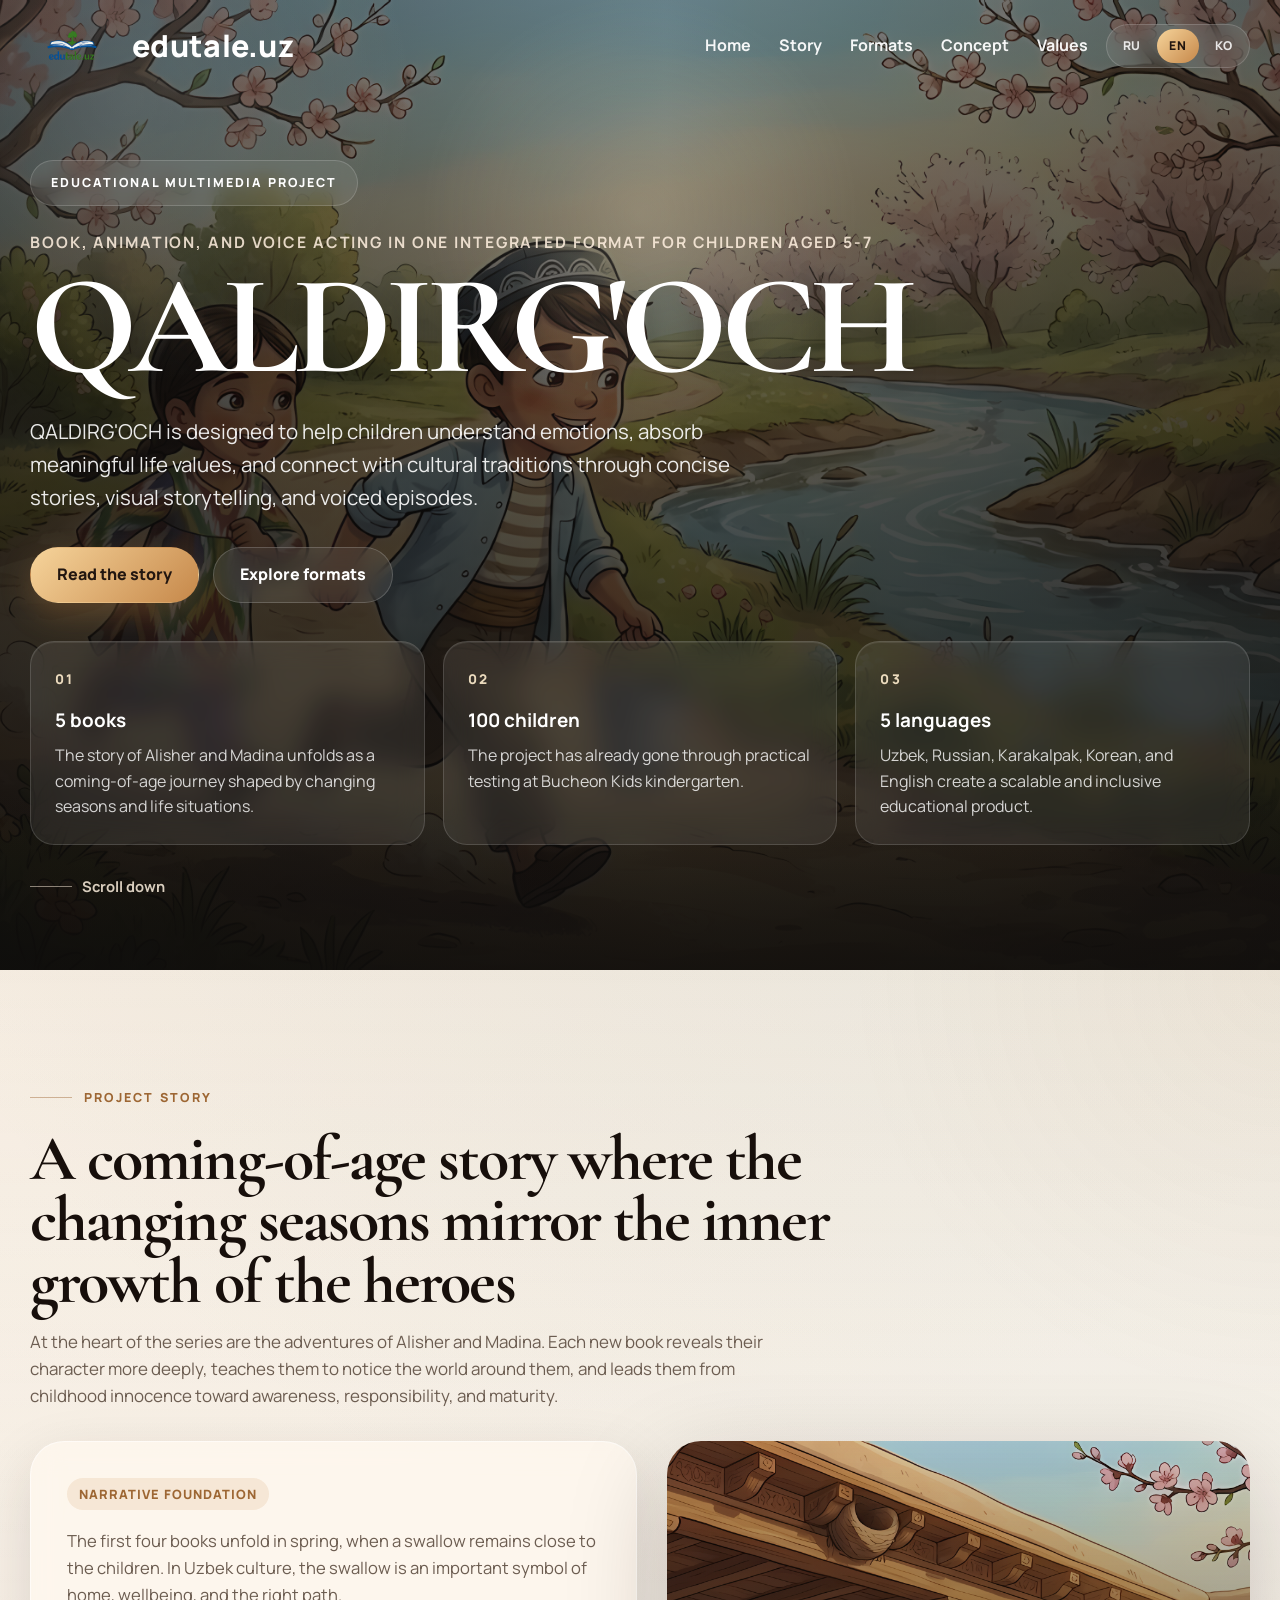
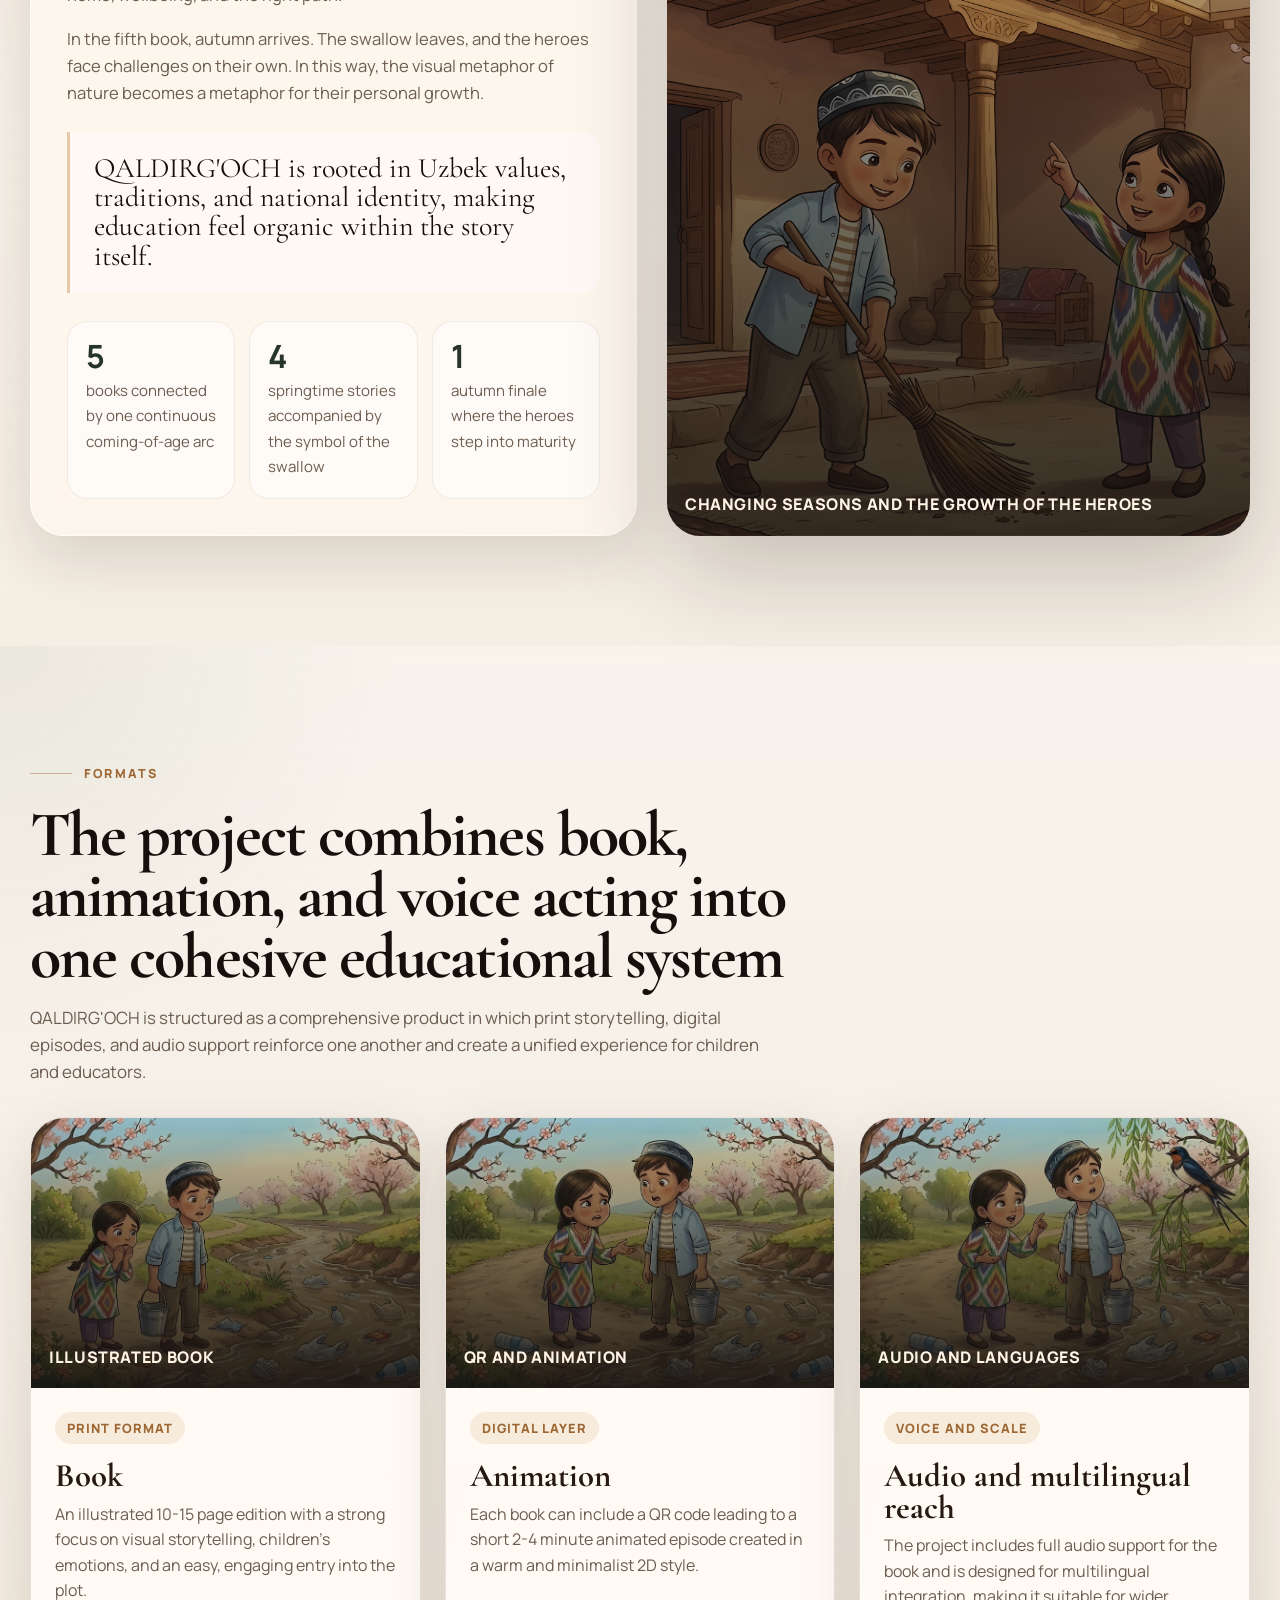
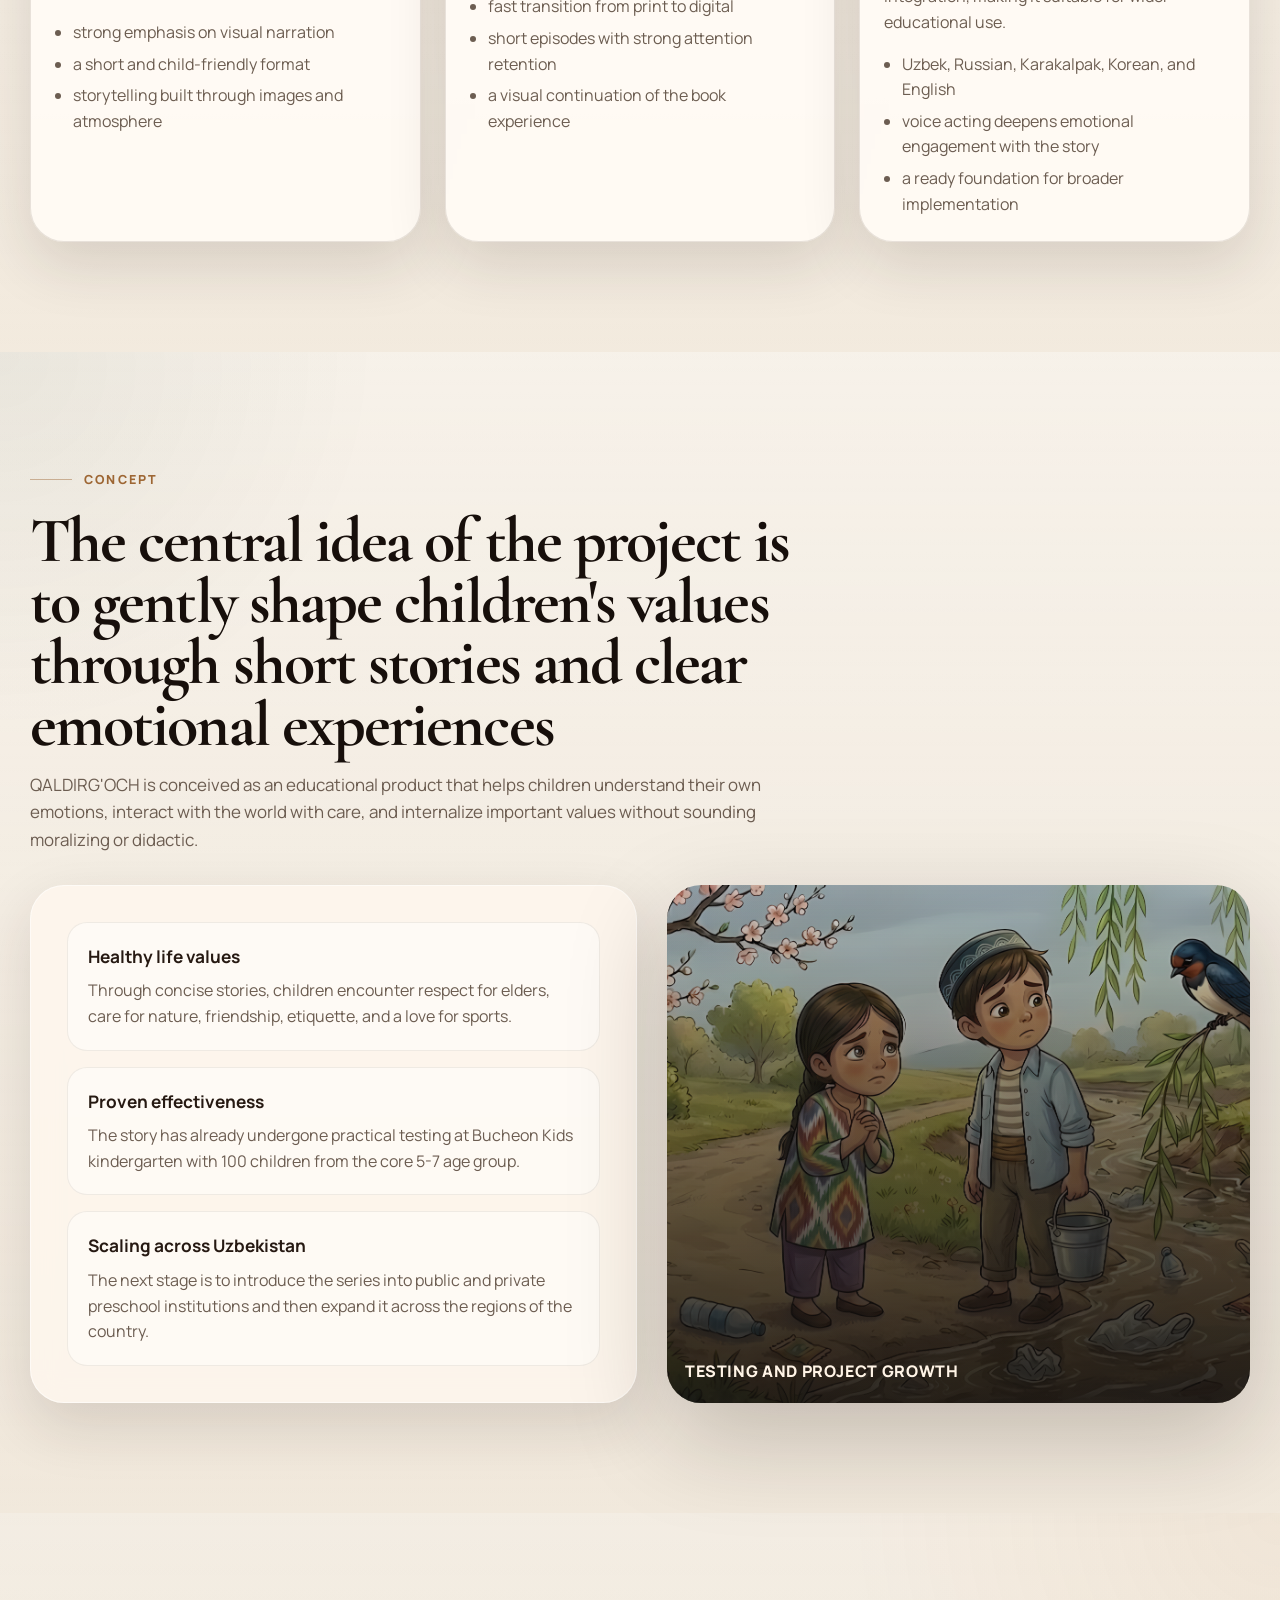
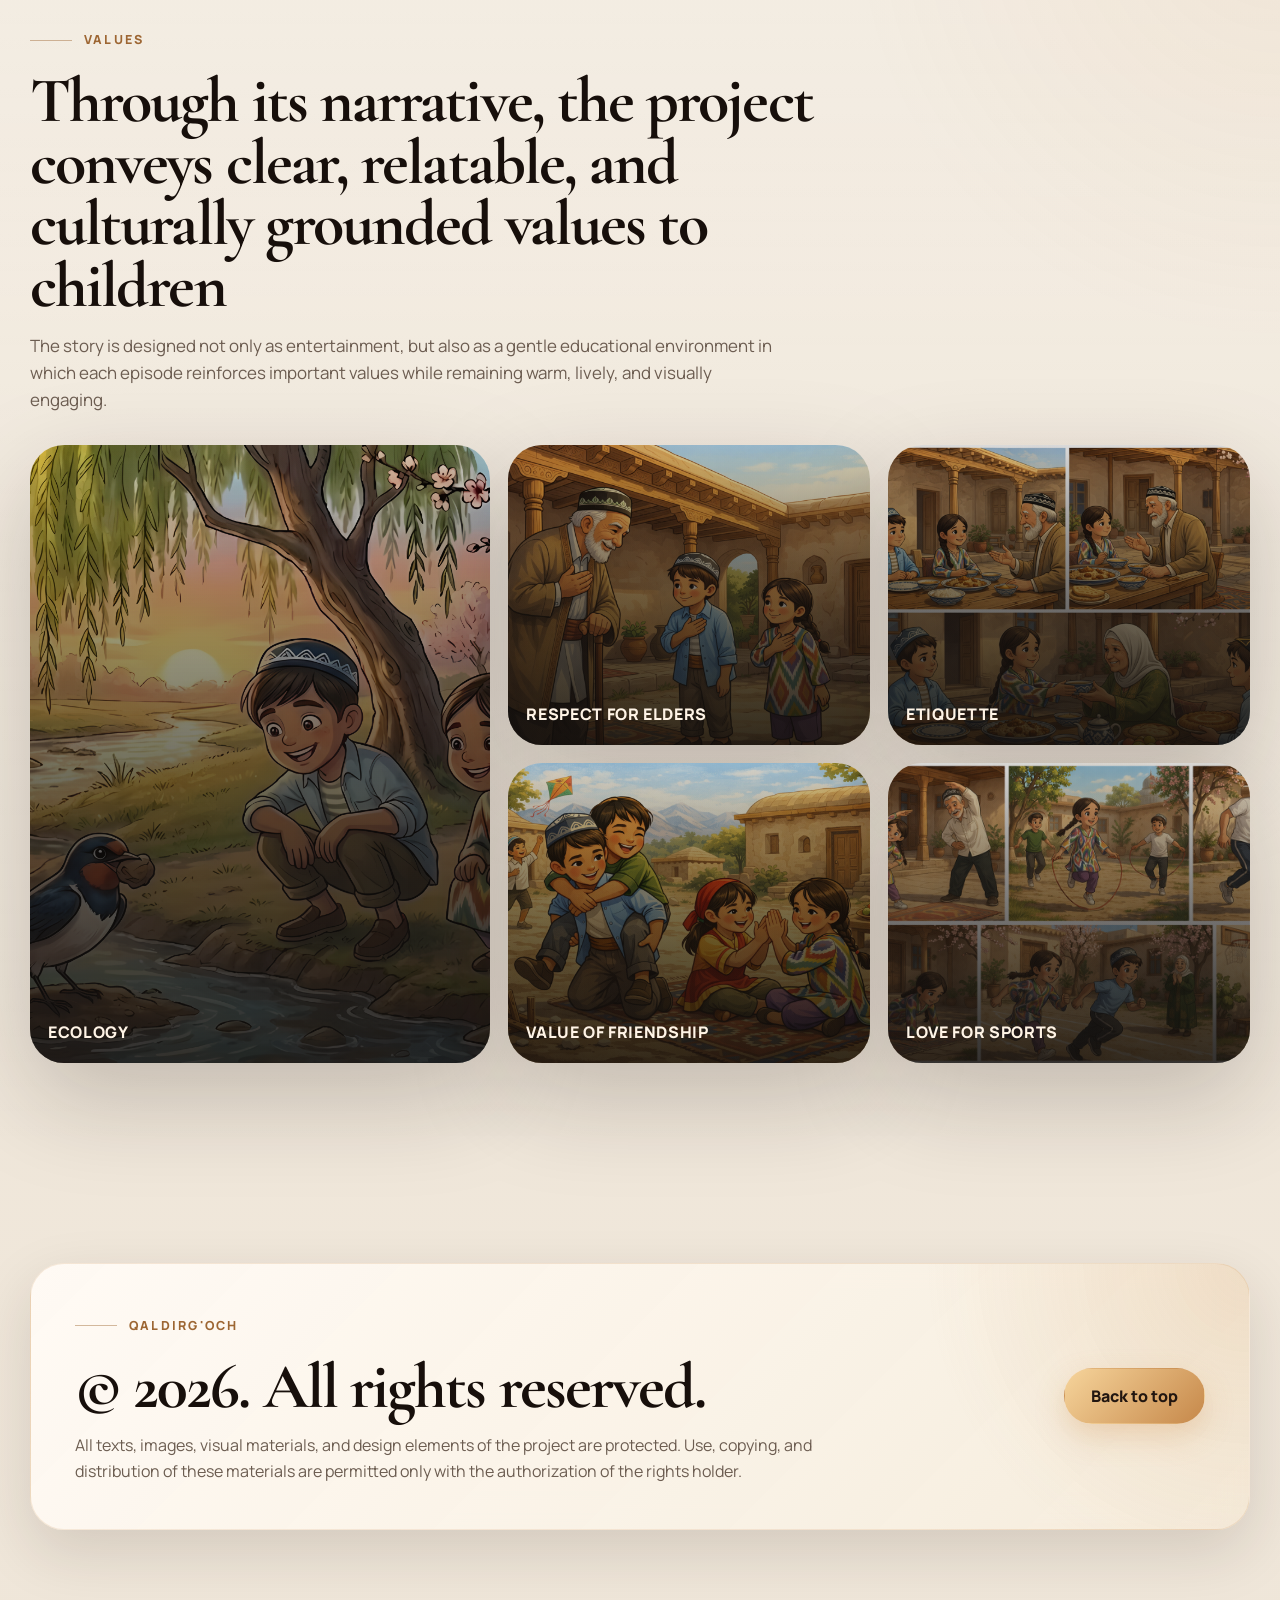
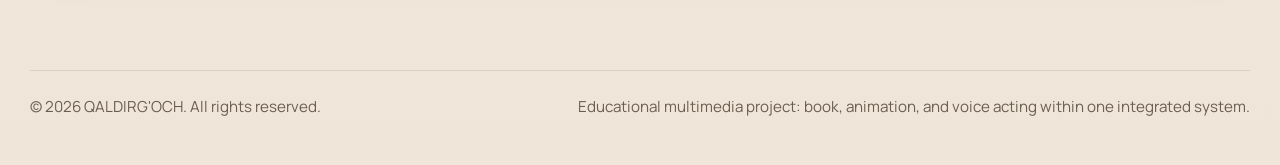
==== index.html @ 9ef9ee55 "Initial commit" ====
<!DOCTYPE html>
<html lang="ru">
<head>
  <meta charset="UTF-8" />
  <meta name="viewport" content="width=device-width, initial-scale=1.0" />
  <meta id="pageDescription" name="description" content="QALDIRG'OCH — образовательный мультимедийный проект: книга, анимация и озвучка для детей 5–7 лет." />
  <title>QALDIRG'OCH — Лендинг проекта</title>
  <link rel="stylesheet" href="assets/css/styles.css" />
</head>
<body>
  <header class="site-header" id="siteHeader">
    <div class="header-inner">
      <a class="brand" href="#home" data-i18n-aria-label="aria.home" aria-label="На главную">
        <span class="brand-mark">
          <img src="assets/images/logo.png" alt="" />
        </span>
        <span class="brand-name" id="brandName">edutale.uz</span>
      </a>

      <div class="header-controls">
        <nav class="nav" id="mainNav">
          <a href="#home" data-i18n="nav.home">Главная</a>
          <a href="#about" data-i18n="nav.about">История</a>
          <a href="#project" data-i18n="nav.project">Форматы</a>
          <a href="#goal" data-i18n="nav.goal">Идея</a>
          <a href="#gallery" data-i18n="nav.gallery">Ценности</a>
        </nav>

        <div class="lang-switcher" data-i18n-aria-label="aria.languageSwitcher" aria-label="Переключение языка">
          <button type="button" class="lang-button is-active" data-lang="ru" aria-pressed="true">RU</button>
          <button type="button" class="lang-button" data-lang="en" aria-pressed="false">EN</button>
          <button type="button" class="lang-button" data-lang="ko" aria-pressed="false">KO</button>
        </div>
      </div>

      <button
        class="menu-toggle"
        id="menuToggle"
        type="button"
        aria-label="Открыть меню"
        aria-expanded="false"
        data-i18n="menu.toggle"
        data-i18n-aria-label="aria.menu"
      >Меню</button>
    </div>
  </header>

  <main>
    <section class="hero" id="home">
      <div class="hero-inner">
        <div class="hero-copy">
          <div class="hero-kicker" data-i18n="hero.kicker">Образовательный мультимедийный проект</div>
          <p class="hero-lead" data-i18n="hero.lead">Книга, анимация и озвучка в едином формате для детей 5-7 лет</p>
          <h1 class="hero-title" id="heroTitle">QALDIRG'OCH</h1>
          <p class="hero-subtitle" id="heroSubtitle" data-i18n="hero.subtitle">
            Проект, который через лаконичные сюжеты, визуальный сторителлинг и озвученные эпизоды помогает детям понимать эмоции,
            усваивать жизненные ориентиры и бережно соприкасаться с национальными ценностями.
          </p>

          <div class="hero-actions">
            <a href="#about" class="btn btn-primary" data-i18n="hero.ctaPrimary">Читать историю</a>
            <a href="#project" class="btn btn-secondary" data-i18n="hero.ctaSecondary">Смотреть форматы</a>
          </div>
        </div>

        <div class="hero-meta">
          <div class="hero-meta-card">
            <span class="meta-index">01</span>
            <strong data-i18n="hero.cards.books.title">5 книг</strong>
            <span data-i18n="hero.cards.books.text">История Алишера и Мадины строится как путь взросления через смену сезонов и событий.</span>
          </div>
          <div class="hero-meta-card">
            <span class="meta-index">02</span>
            <strong data-i18n="hero.cards.testing.title">100 детей</strong>
            <span data-i18n="hero.cards.testing.text">Проект уже прошёл практическое тестирование на базе детского сада Bucheon Kids.</span>
          </div>
          <div class="hero-meta-card">
            <span class="meta-index">03</span>
            <strong data-i18n="hero.cards.languages.title">5 языков</strong>
            <span data-i18n="hero.cards.languages.text">Узбекский, русский, каракалпакский, корейский и английский создают универсальный продукт.</span>
          </div>
        </div>

        <a class="hero-scroll" href="#about" data-i18n="hero.scroll">Листать вниз</a>
      </div>
    </section>

    <section class="section section-story" id="about">
      <div class="container">
        <div class="section-heading">
          <div class="eyebrow" data-i18n="about.eyebrow">История проекта</div>
          <h2 class="section-title" data-i18n="about.title">История взросления, в которой смена сезонов становится частью внутреннего пути героев</h2>
          <p class="section-text" data-i18n="about.text">
            В центре сюжета серии — приключения Алишера и Мадины. Каждая новая книга раскрывает их характер,
            учит замечать мир вокруг и делает шаг от детской наивности к осознанности, ответственности и зрелости.
          </p>
        </div>

        <div class="about-grid">
          <div class="card about-copy">
            <div class="story-note" data-i18n="about.note">Сюжетная основа</div>
            <p data-i18n="about.paragraphOne">
              Первые четыре книги разворачиваются весной, когда рядом с детьми находится ласточка — важный символ дома,
              благополучия и правильного пути в узбекской культуре.
            </p>
            <p data-i18n="about.paragraphTwo">
              В пятой книге наступает осень: ласточка улетает, а герои уже сами проходят через трудности. Так визуальная метафора природы
              становится метафорой их личностного роста.
            </p>
            <blockquote class="story-quote" data-i18n="about.quote">
              QALDIRG'OCH опирается на узбекские ценности, традиции и национальный колорит, делая воспитание естественной частью истории.
            </blockquote>

            <div class="stats">
              <div class="stat">
                <strong>5</strong>
                <span data-i18n="about.stats.books">книг в серии с единым сюжетом взросления</span>
              </div>
              <div class="stat">
                <strong>4</strong>
                <span data-i18n="about.stats.spring">весенние истории рядом с символом ласточки</span>
              </div>
              <div class="stat">
                <strong>1</strong>
                <span data-i18n="about.stats.autumn">осенняя финальная книга как точка зрелости героев</span>
              </div>
            </div>
          </div>

          <div class="about-image" data-asset="aboutImage" data-caption="Смена сезонов и рост героев" data-i18n-caption="about.caption"></div>
        </div>
      </div>
    </section>

    <section class="section section-media" id="project">
      <div class="container">
        <div class="section-heading">
          <div class="eyebrow" data-i18n="formats.eyebrow">Форматы</div>
          <h2 class="section-title" data-i18n="formats.title">Формат проекта объединяет книгу, анимацию и озвучку в одну цельную образовательную систему</h2>
          <p class="section-text" data-i18n="formats.text">
            QALDIRG'OCH задуман как комплексный продукт, где печатная история, цифровой эпизод и голосовое сопровождение усиливают друг друга
            и формируют единый опыт восприятия.
          </p>
        </div>

        <div class="media-grid">
          <article class="media-card">
            <div class="media-image" data-asset="bookImage" data-caption="Иллюстрированная книга" data-i18n-caption="formats.book.caption"></div>
            <div class="media-content">
              <span class="media-tag" data-i18n="formats.book.tag">Печатный формат</span>
              <h3 data-i18n="formats.book.title">Книга</h3>
              <p data-i18n="formats.book.text">
                Иллюстрированное издание объёмом 10-15 страниц с сильным акцентом на визуальный сторителлинг,
                детские эмоции и лёгкое погружение в сюжет.
              </p>
              <ul class="media-list">
                <li data-i18n="formats.book.listOne">акцент на визуальном повествовании</li>
                <li data-i18n="formats.book.listTwo">короткий и понятный ребёнку формат</li>
                <li data-i18n="formats.book.listThree">история строится через образы и настроение</li>
              </ul>
            </div>
          </article>

          <article class="media-card">
            <div class="media-image" data-asset="audioImage" data-caption="QR и анимация" data-i18n-caption="formats.animation.caption"></div>
            <div class="media-content">
              <span class="media-tag" data-i18n="formats.animation.tag">Цифровой элемент</span>
              <h3 data-i18n="formats.animation.title">Анимация</h3>
              <p data-i18n="formats.animation.text">
                В книгу интегрируется QR-код, ведущий к короткому анимационному эпизоду длиной 2-4 минуты,
                выполненному в приятном минималистичном 2D-стиле.
              </p>
              <ul class="media-list">
                <li data-i18n="formats.animation.listOne">быстрый переход из печатного формата в цифровой</li>
                <li data-i18n="formats.animation.listTwo">короткие эпизоды с высоким удержанием внимания</li>
                <li data-i18n="formats.animation.listThree">визуальное продолжение книжной сцены</li>
              </ul>
            </div>
          </article>

          <article class="media-card">
            <div class="media-image" data-asset="videoImage" data-caption="Озвучка и языки" data-i18n-caption="formats.audio.caption"></div>
            <div class="media-content">
              <span class="media-tag" data-i18n="formats.audio.tag">Голос и масштаб</span>
              <h3 data-i18n="formats.audio.title">Аудио и мультиязычность</h3>
              <p data-i18n="formats.audio.text">
                Проект включает полное аудиосодержание книги и ориентирован на интеграцию нескольких языков
                для построения универсального образовательного продукта.
              </p>
              <ul class="media-list">
                <li data-i18n="formats.audio.listOne">узбекский, русский, каракалпакский, корейский, английский</li>
                <li data-i18n="formats.audio.listTwo">озвучка помогает проживать историю через голос</li>
                <li data-i18n="formats.audio.listThree">готовая база для широкого внедрения</li>
              </ul>
            </div>
          </article>
        </div>
      </div>
    </section>

    <section class="section section-goal" id="goal">
      <div class="container">
        <div class="section-heading">
          <div class="eyebrow" data-i18n="idea.eyebrow">Идея</div>
          <h2 class="section-title" data-i18n="idea.title">Главная идея проекта — мягко прививать детям правильные ориентиры через короткие истории и ясные эмоции</h2>
          <p class="section-text" data-i18n="idea.text">
            QALDIRG'OCH создаётся как образовательный продукт, который помогает ребёнку понимать собственные эмоции,
            бережно взаимодействовать с миром и усваивать важные ценности без назидательности.
          </p>
        </div>

        <div class="goal-layout">
          <div class="card goal-copy">
            <div class="goal-list">
              <div class="goal-item">
                <strong data-i18n="idea.items.values.title">Правильные жизненные ориентиры</strong>
                <p data-i18n="idea.items.values.text">Через лаконичные сюжеты дети знакомятся с уважением к старшим, заботой о природе, дружбой, культурой поведения и любовью к спорту.</p>
              </div>
              <div class="goal-item">
                <strong data-i18n="idea.items.testing.title">Подтверждённая эффективность</strong>
                <p data-i18n="idea.items.testing.text">История уже прошла практическое тестирование на базе детского сада Bucheon Kids с охватом 100 детей целевой аудитории 5-7 лет.</p>
              </div>
              <div class="goal-item">
                <strong data-i18n="idea.items.scale.title">Масштабирование по Узбекистану</strong>
                <p data-i18n="idea.items.scale.text">Следующий этап — внедрение серии в государственные и частные дошкольные учреждения с дальнейшим расширением по регионам страны.</p>
              </div>
            </div>
          </div>

          <div class="goal-banner" data-asset="goalImage" data-caption="Тестирование и рост проекта" data-i18n-caption="idea.caption"></div>
        </div>
      </div>
    </section>

    <section class="section section-gallery" id="gallery">
      <div class="container">
        <div class="section-heading">
          <div class="eyebrow" data-i18n="values.eyebrow">Ценности</div>
          <h2 class="section-title" data-i18n="values.title">Через сюжет проект передаёт ребёнку простые, понятные и культурно близкие ценности</h2>
          <p class="section-text" data-i18n="values.text">
            История работает не только как развлечение, но и как мягкая воспитательная среда: каждый эпизод закрепляет
            важные ориентиры, оставаясь живым, тёплым и визуально привлекательным для ребёнка.
          </p>
        </div>

        <div class="gallery-grid">
          <div class="gallery-item tall" data-asset="galleryOne" data-caption="Экология" data-i18n-caption="values.captions.ecology"></div>
          <div class="gallery-item" data-asset="galleryTwo" data-caption="Уважение к старшим" data-i18n-caption="values.captions.respect"></div>
          <div class="gallery-item" data-asset="galleryThree" data-caption="Культура поведения" data-i18n-caption="values.captions.behavior"></div>
          <div class="gallery-item" data-asset="galleryFour" data-caption="Ценность дружбы" data-i18n-caption="values.captions.friendship"></div>
          <div class="gallery-item" data-asset="galleryFive" data-caption="Любовь к спорту" data-i18n-caption="values.captions.sport"></div>
        </div>
      </div>
    </section>

    <section class="section section-cta">
      <div class="container">
        <div class="card cta">
          <div>
            <div class="eyebrow">QALDIRG'OCH</div>
            <h2 data-i18n="rights.title">© 2026. Все права защищены.</h2>
            <p data-i18n="rights.text">
              Все тексты, изображения, визуальные материалы и элементы оформления проекта защищены.
              Использование, копирование и распространение материалов допускается только с разрешения правообладателя.
            </p>
          </div>
          <div class="cta-actions">
            <a href="#home" class="btn btn-primary" data-i18n="rights.backTop">Вернуться наверх</a>
          </div>
        </div>
      </div>
    </section>
  </main>

  <footer class="footer">
    <div class="footer-inner">
      <div>© <span id="year"></span> <span id="footerProjectName">QALDIRG'OCH</span>. <span data-i18n="footer.rights">Все права защищены.</span></div>
      <div data-i18n="footer.summary">Образовательный мультимедийный проект: книга, анимация и озвучка в единой системе.</div>
    </div>
  </footer>

  <script src="assets/js/translations.js"></script>
  <script src="assets/js/main.js"></script>
</body>
</html>
---- assets/css/styles.css ----
@import url("https://fonts.googleapis.com/css2?family=Cormorant+Garamond:wght@500;600;700&family=Manrope:wght@400;500;600;700;800&family=Noto+Sans+KR:wght@400;500;700;800&display=swap");

:root {
  --bg: #f3ebdf;
  --bg-soft: #fbf6ef;
  --bg-deep: #e8ddcf;
  --surface: rgba(255, 248, 239, 0.78);
  --surface-strong: rgba(255, 251, 245, 0.94);
  --surface-dark: rgba(30, 27, 23, 0.6);
  --text: #261912;
  --text-soft: #6c5d51;
  --text-strong: #170f0b;
  --accent: #c88c4a;
  --accent-strong: #9d6633;
  --forest: #263528;
  --forest-soft: #415344;
  --line: rgba(69, 49, 32, 0.12);
  --line-light: rgba(255, 255, 255, 0.18);
  --shadow: 0 22px 60px rgba(43, 29, 20, 0.14);
  --shadow-strong: 0 34px 100px rgba(28, 20, 14, 0.22);
  --radius-xl: 34px;
  --radius-lg: 24px;
  --radius-md: 18px;
  --container: 1220px;
  --hero-overlay:
    linear-gradient(180deg, rgba(12, 11, 10, 0.26) 0%, rgba(12, 11, 10, 0.62) 56%, rgba(12, 11, 10, 0.88) 100%),
    linear-gradient(90deg, rgba(18, 15, 13, 0.58) 0%, rgba(18, 15, 13, 0.24) 52%, rgba(18, 15, 13, 0.5) 100%);
  --image-overlay: linear-gradient(180deg, rgba(16, 14, 12, 0.02), rgba(16, 14, 12, 0.6));
  --placeholder-gradient: linear-gradient(135deg, rgba(200, 140, 74, 0.28), rgba(38, 53, 40, 0.24));
}

* { box-sizing: border-box; }

html {
  scroll-behavior: smooth;
  scroll-padding-top: 110px;
}

body {
  margin: 0;
  font-family: "Manrope", "Segoe UI", sans-serif;
  color: var(--text);
  line-height: 1.6;
  overflow-x: clip;
  background:
    radial-gradient(circle at top left, rgba(200, 140, 74, 0.22), transparent 26%),
    radial-gradient(circle at 86% 4%, rgba(79, 103, 82, 0.18), transparent 22%),
    linear-gradient(180deg, var(--bg-soft) 0%, var(--bg) 48%, #efe6d9 100%);
}

body::before {
  content: "";
  position: fixed;
  inset: 0;
  pointer-events: none;
  background:
    linear-gradient(transparent, rgba(255, 255, 255, 0.18)),
    radial-gradient(circle at 20% 20%, rgba(255, 255, 255, 0.3), transparent 22%);
  opacity: 0.55;
}

a { color: inherit; text-decoration: none; }
img { max-width: 100%; display: block; }
button { font: inherit; }

main,
.site-header,
.footer {
  position: relative;
  z-index: 1;
}

.container,
.header-inner,
.footer-inner {
  width: min(var(--container), calc(100% - 32px));
  margin: 0 auto;
}

.section {
  padding: 110px 0;
}

.section-heading {
  max-width: 820px;
  margin-bottom: 32px;
}

.section-title,
.cta h2 {
  margin: 0 0 16px;
  font-family: "Cormorant Garamond", Georgia, serif;
  font-weight: 700;
  letter-spacing: -0.03em;
  line-height: 0.96;
  color: var(--text-strong);
}

.section-title {
  font-size: clamp(2.7rem, 5vw, 4.7rem);
}

.section-text {
  margin: 0;
  max-width: 760px;
  color: var(--text-soft);
  font-size: 1.06rem;
}

.eyebrow {
  display: inline-flex;
  align-items: center;
  gap: 12px;
  margin-bottom: 20px;
  color: var(--accent-strong);
  font-size: 0.78rem;
  font-weight: 800;
  letter-spacing: 0.18em;
  text-transform: uppercase;
}

.eyebrow::before {
  content: "";
  width: 42px;
  height: 1px;
  background: currentColor;
  opacity: 0.45;
}

.site-header {
  position: fixed;
  inset: 0 0 auto 0;
  z-index: 1000;
  transition: background 0.28s ease, box-shadow 0.28s ease, backdrop-filter 0.28s ease;
}

.site-header.scrolled {
  background: rgba(17, 15, 13, 0.7);
  box-shadow: 0 12px 32px rgba(12, 10, 8, 0.18);
  backdrop-filter: blur(14px);
}

.header-inner {
  position: relative;
  min-height: 92px;
  display: flex;
  align-items: center;
  justify-content: space-between;
  gap: 20px;
}

.brand {
  display: flex;
  align-items: center;
  gap: 18px;
  min-width: 0;
  color: #fff;
  font-size: 1.2rem;
  font-weight: 800;
  letter-spacing: 0.06em;
  text-transform: uppercase;
}

.brand-mark {
  width: 84px;
  height: 84px;
  flex: 0 0 84px;
  display: block;
}

.brand-mark img {
  width: 100%;
  height: 100%;
  display: block;
  object-fit: contain;
}

.brand-name {
  display: inline-block;
  max-width: 100%;
  white-space: nowrap;
  text-transform: none;
  font-size: 1.9rem;
  letter-spacing: 0.01em;
}

.header-controls {
  display: flex;
  align-items: center;
  justify-content: flex-end;
  gap: 18px;
  flex: 1;
  min-width: 0;
}

.nav {
  display: flex;
  align-items: center;
  gap: 28px;
  color: rgba(255, 255, 255, 0.94);
  font-weight: 700;
}

.nav a {
  position: relative;
  padding: 8px 0;
}

.nav a::after {
  content: "";
  position: absolute;
  left: 0;
  bottom: 0;
  width: 0;
  height: 2px;
  border-radius: 999px;
  background: var(--accent);
  transition: width 0.24s ease;
}

.nav a:hover::after,
.nav a:focus-visible::after {
  width: 100%;
}

.lang-switcher {
  display: inline-flex;
  align-items: center;
  gap: 4px;
  padding: 4px;
  border-radius: 999px;
  border: 1px solid rgba(255, 255, 255, 0.16);
  background: rgba(255, 255, 255, 0.08);
  backdrop-filter: blur(10px);
}

.lang-button {
  min-width: 42px;
  height: 34px;
  padding: 0 10px;
  border: none;
  border-radius: 999px;
  background: transparent;
  color: rgba(255, 255, 255, 0.86);
  font-size: 0.76rem;
  font-weight: 800;
  letter-spacing: 0.08em;
  cursor: pointer;
  transition: background 0.22s ease, color 0.22s ease, transform 0.22s ease;
}

.lang-button:hover {
  transform: translateY(-1px);
}

.lang-button.is-active {
  background: linear-gradient(135deg, #f6d49b, #c6884a);
  color: #221610;
}

.menu-toggle {
  display: none;
  min-height: 46px;
  padding: 0 16px;
  border-radius: 999px;
  border: 1px solid rgba(255, 255, 255, 0.22);
  background: rgba(255, 255, 255, 0.08);
  color: #fff;
  font-weight: 700;
  white-space: nowrap;
  cursor: pointer;
}

.hero {
  position: relative;
  min-height: 100svh;
  display: flex;
  align-items: stretch;
  overflow: hidden;
  color: #fff;
  background:
    var(--hero-overlay),
    var(--placeholder-gradient);
  background-size: cover;
  background-position: center;
  background-repeat: no-repeat;
}

.hero::before {
  content: "";
  position: absolute;
  inset: 0;
  background:
    radial-gradient(circle at 50% 22%, rgba(255, 240, 214, 0.18), transparent 22%),
    radial-gradient(circle at 10% 10%, rgba(255, 255, 255, 0.1), transparent 20%);
  pointer-events: none;
}

.hero::after {
  content: "";
  position: absolute;
  inset: auto 0 0 0;
  height: 180px;
  background: linear-gradient(180deg, rgba(16, 14, 12, 0), rgba(16, 14, 12, 0.6));
}

.hero-inner {
  position: relative;
  z-index: 1;
  width: min(var(--container), calc(100% - 32px));
  margin: 0 auto;
  padding: 160px 0 72px;
  display: grid;
  gap: 30px;
  align-content: end;
}

.hero-copy {
  max-width: min(100%, 980px);
}

.hero-kicker {
  display: inline-flex;
  align-items: center;
  max-width: min(100%, 640px);
  min-height: 46px;
  padding: 0 20px;
  border-radius: 999px;
  border: 1px solid rgba(255, 255, 255, 0.16);
  background: rgba(255, 255, 255, 0.08);
  backdrop-filter: blur(10px);
  font-size: 0.78rem;
  font-weight: 800;
  letter-spacing: 0.16em;
  line-height: 1.3;
  text-transform: uppercase;
}

.hero-lead {
  margin: 24px 0 10px;
  color: rgba(255, 240, 224, 0.86);
  font-size: 0.98rem;
  font-weight: 700;
  letter-spacing: 0.12em;
  text-transform: uppercase;
}

.hero-title {
  margin: 0;
  font-family: "Cormorant Garamond", Georgia, serif;
  font-size: clamp(4.4rem, 11vw, 8.8rem);
  max-width: 100%;
  line-height: 0.88;
  letter-spacing: -0.05em;
  font-weight: 700;
  text-transform: uppercase;
  text-shadow: 0 10px 32px rgba(0, 0, 0, 0.28);
}

.hero-subtitle {
  margin: 26px 0 0;
  max-width: 760px;
  color: rgba(255, 255, 255, 0.9);
  font-size: clamp(1.06rem, 2vw, 1.28rem);
}

.hero-actions {
  margin-top: 34px;
  display: flex;
  flex-wrap: wrap;
  gap: 14px;
}

.btn {
  display: inline-flex;
  align-items: center;
  justify-content: center;
  min-height: 56px;
  padding: 0 26px;
  border-radius: 999px;
  border: 1px solid transparent;
  font-weight: 800;
  transition: transform 0.22s ease, background 0.22s ease, border-color 0.22s ease, box-shadow 0.22s ease;
}

.btn:hover {
  transform: translateY(-2px);
}

.btn-primary {
  background: linear-gradient(135deg, #f6d49b, #c6884a);
  color: #221610;
  box-shadow: 0 12px 30px rgba(200, 140, 74, 0.28);
}

.btn-secondary {
  color: #fff;
  background: rgba(255, 255, 255, 0.08);
  border-color: rgba(255, 255, 255, 0.18);
  backdrop-filter: blur(10px);
}

.hero-meta {
  display: grid;
  grid-template-columns: repeat(3, minmax(0, 1fr));
  gap: 18px;
  margin-top: 8px;
}

.hero-meta-card {
  padding: 24px;
  border-radius: 24px;
  background: rgba(255, 255, 255, 0.08);
  border: 1px solid rgba(255, 255, 255, 0.14);
  backdrop-filter: blur(14px);
  box-shadow: inset 0 1px 0 rgba(255, 255, 255, 0.08);
}

.meta-index {
  display: inline-block;
  margin-bottom: 14px;
  color: rgba(255, 237, 206, 0.9);
  font-size: 0.84rem;
  font-weight: 800;
  letter-spacing: 0.18em;
}

.hero-meta-card strong {
  display: block;
  margin-bottom: 8px;
  font-size: 1.18rem;
}

.hero-meta-card span:last-child {
  color: rgba(255, 255, 255, 0.8);
}

.hero-scroll {
  display: inline-flex;
  align-items: center;
  gap: 10px;
  width: fit-content;
  color: rgba(255, 242, 224, 0.84);
  font-size: 0.92rem;
  font-weight: 700;
}

.hero-scroll::before {
  content: "";
  width: 42px;
  height: 1px;
  background: currentColor;
  opacity: 0.6;
}

.card {
  background: var(--surface);
  border: 1px solid rgba(255, 255, 255, 0.52);
  border-radius: var(--radius-xl);
  box-shadow: var(--shadow);
  backdrop-filter: blur(14px);
}

.section-story,
.section-gallery {
  background:
    radial-gradient(circle at right top, rgba(200, 140, 74, 0.08), transparent 24%),
    linear-gradient(180deg, rgba(255, 255, 255, 0.2), transparent);
}

.section-media,
.section-goal {
  background:
    radial-gradient(circle at left top, rgba(76, 95, 73, 0.08), transparent 22%),
    linear-gradient(180deg, rgba(255, 255, 255, 0.34), rgba(255, 255, 255, 0));
}

.about-grid,
.goal-layout {
  display: grid;
  grid-template-columns: 1.02fr 0.98fr;
  gap: 30px;
  align-items: stretch;
}

.about-copy,
.goal-copy {
  padding: 36px;
}

.story-note,
.media-tag {
  display: inline-flex;
  align-items: center;
  min-height: 32px;
  padding: 0 12px;
  border-radius: 999px;
  background: rgba(200, 140, 74, 0.14);
  color: var(--accent-strong);
  font-size: 0.8rem;
  font-weight: 800;
  letter-spacing: 0.08em;
  text-transform: uppercase;
}

.about-copy p {
  margin: 18px 0 0;
  color: var(--text-soft);
  font-size: 1.04rem;
}

.story-quote {
  margin: 26px 0 0;
  padding: 22px 24px;
  border-left: 3px solid rgba(200, 140, 74, 0.44);
  border-radius: 0 18px 18px 0;
  background: rgba(255, 255, 255, 0.36);
  color: var(--text-strong);
  font-family: "Cormorant Garamond", Georgia, serif;
  font-size: 1.75rem;
  line-height: 1.04;
}

.stats {
  display: grid;
  grid-template-columns: repeat(3, minmax(0, 1fr));
  gap: 14px;
  margin-top: 28px;
}

.stat {
  padding: 18px;
  border-radius: 20px;
  background: rgba(255, 255, 255, 0.42);
  border: 1px solid rgba(69, 49, 32, 0.08);
}

.stat strong {
  display: block;
  margin-bottom: 6px;
  color: var(--forest);
  font-size: 2rem;
  line-height: 1;
}

.stat span {
  color: var(--text-soft);
  font-size: 0.94rem;
}

.about-image,
.media-image,
.gallery-item,
.goal-banner {
  position: relative;
  overflow: hidden;
  border-radius: var(--radius-xl);
  min-height: 340px;
  background:
    var(--image-overlay),
    var(--placeholder-gradient);
  background-size: cover;
  background-position: center;
  background-repeat: no-repeat;
  box-shadow: var(--shadow-strong);
}

.about-image::before,
.media-image::before,
.gallery-item::before,
.goal-banner::before {
  content: "";
  position: absolute;
  inset: 0;
  background:
    linear-gradient(180deg, rgba(18, 15, 13, 0.02), rgba(18, 15, 13, 0.58)),
    linear-gradient(0deg, rgba(18, 15, 13, 0.12), rgba(18, 15, 13, 0.12));
}

.about-image::after,
.media-image::after,
.gallery-item::after,
.goal-banner::after {
  content: attr(data-caption);
  position: absolute;
  left: 18px;
  right: 18px;
  bottom: 18px;
  color: #fff4e6;
  font-size: 1rem;
  font-weight: 800;
  letter-spacing: 0.04em;
  text-transform: uppercase;
  z-index: 1;
}

.media-grid {
  display: grid;
  grid-template-columns: repeat(3, minmax(0, 1fr));
  gap: 24px;
}

.media-card {
  overflow: hidden;
  border-radius: var(--radius-xl);
  background: var(--surface-strong);
  border: 1px solid var(--line);
  box-shadow: var(--shadow);
  transition: transform 0.24s ease, box-shadow 0.24s ease;
}

.media-card:hover,
.gallery-item:hover,
.about-image:hover,
.goal-banner:hover {
  transform: translateY(-4px);
}

.media-card:hover {
  box-shadow: var(--shadow-strong);
}

.media-image {
  min-height: 270px;
  border-radius: 0;
  box-shadow: none;
}

.media-content {
  padding: 24px;
}

.media-content h3 {
  margin: 16px 0 10px;
  font-family: "Cormorant Garamond", Georgia, serif;
  font-size: 2.05rem;
  line-height: 0.96;
}

.media-content p {
  margin: 0;
  color: var(--text-soft);
}

.media-list {
  margin: 16px 0 0;
  padding-left: 18px;
  color: var(--text-soft);
}

.media-list li + li {
  margin-top: 6px;
}

.goal-list {
  display: grid;
  gap: 16px;
}

.goal-item {
  padding: 20px;
  border-radius: 20px;
  background: rgba(255, 255, 255, 0.44);
  border: 1px solid rgba(69, 49, 32, 0.08);
}

.goal-item strong {
  display: block;
  margin-bottom: 8px;
  font-size: 1.08rem;
}

.goal-item p {
  margin: 0;
  color: var(--text-soft);
}

.goal-banner {
  min-height: 100%;
}

.gallery-grid {
  display: grid;
  grid-template-columns: 1.12fr 0.88fr 0.88fr;
  gap: 18px;
}

.gallery-item {
  min-height: 300px;
}

.gallery-item.tall {
  min-height: 618px;
  grid-row: span 2;
}

.section-cta {
  padding-top: 90px;
}

.cta {
  padding: 44px;
  display: grid;
  grid-template-columns: 1fr auto;
  gap: 24px;
  align-items: center;
  background:
    radial-gradient(circle at right top, rgba(200, 140, 74, 0.18), transparent 26%),
    linear-gradient(135deg, rgba(255, 251, 245, 0.96), rgba(246, 236, 220, 0.92));
  border: 1px solid rgba(200, 140, 74, 0.16);
}

.cta h2 {
  font-size: clamp(2.3rem, 5vw, 4rem);
}

.cta p {
  margin: 0;
  max-width: 760px;
  color: var(--text-soft);
}

.cta-actions {
  display: flex;
  justify-content: flex-end;
}

.footer {
  padding: 30px 0 46px;
  color: var(--text-soft);
  font-size: 0.95rem;
}

.footer-inner {
  display: flex;
  flex-wrap: wrap;
  align-items: center;
  justify-content: space-between;
  gap: 16px;
  padding-top: 24px;
  border-top: 1px solid var(--line);
}

html[lang="ko"] body {
  font-family: "Noto Sans KR", "Manrope", "Segoe UI", sans-serif;
}

html[lang="ko"] .section-title,
html[lang="ko"] .cta h2,
html[lang="ko"] .media-content h3,
html[lang="ko"] .story-quote {
  font-family: "Noto Sans KR", "Manrope", "Segoe UI", sans-serif;
  line-height: 1.18;
  letter-spacing: -0.02em;
}

html[lang="ko"] .eyebrow,
html[lang="ko"] .hero-kicker,
html[lang="ko"] .hero-lead,
html[lang="ko"] .story-note,
html[lang="ko"] .media-tag,
html[lang="ko"] .about-image::after,
html[lang="ko"] .media-image::after,
html[lang="ko"] .gallery-item::after,
html[lang="ko"] .goal-banner::after {
  letter-spacing: 0.02em;
  text-transform: none;
}

html[lang="ko"] .hero-subtitle,
html[lang="ko"] .section-text,
html[lang="ko"] .about-copy p,
html[lang="ko"] .media-content p,
html[lang="ko"] .goal-item p,
html[lang="ko"] .cta p,
html[lang="ko"] .media-list {
  line-height: 1.74;
}

@media (max-width: 980px) {
  .brand-mark {
    width: 72px;
    height: 72px;
    flex-basis: 72px;
  }

  .brand-name {
    font-size: 1.45rem;
  }

  .header-controls {
    flex: 0 1 auto;
    gap: 12px;
  }

  .nav {
    position: absolute;
    top: calc(100% + 10px);
    right: 16px;
    left: 16px;
    display: none;
    flex-direction: column;
    align-items: flex-start;
    gap: 8px;
    padding: 16px;
    border-radius: 22px;
    background: rgba(19, 17, 15, 0.92);
    border: 1px solid rgba(255, 255, 255, 0.08);
    backdrop-filter: blur(14px);
  }

  .nav.open { display: flex; }

  .nav a {
    width: 100%;
    padding: 10px 6px;
  }

  .lang-button {
    min-width: 38px;
  }

  .menu-toggle {
    display: inline-flex;
    align-items: center;
    justify-content: center;
  }

  .hero-meta,
  .about-grid,
  .goal-layout,
  .media-grid,
  .gallery-grid,
  .stats,
  .cta {
    grid-template-columns: 1fr;
  }

  .cta-actions {
    justify-content: flex-start;
  }

  .gallery-item.tall {
    min-height: 340px;
    grid-row: span 1;
  }
}

@media (max-width: 640px) {
  .section {
    padding: 82px 0;
  }

  .header-inner {
    min-height: auto;
    display: grid;
    grid-template-columns: minmax(0, 1fr) auto;
    grid-template-areas:
      "brand menu"
      "lang lang";
    align-items: center;
    gap: 10px 12px;
    padding: 12px 0 14px;
  }

  .brand {
    grid-area: brand;
    gap: 12px;
    font-size: 0.92rem;
  }

  .brand-name {
    max-width: 170px;
    font-size: 1.05rem;
    overflow: hidden;
    text-overflow: ellipsis;
  }

  .brand-mark {
    width: 64px;
    height: 64px;
    flex-basis: 64px;
  }

  .header-controls {
    grid-area: lang;
    width: max-content;
    max-width: 100%;
    justify-content: flex-start;
    gap: 10px;
  }

  .lang-switcher {
    padding: 3px;
  }

  .lang-button {
    min-width: 36px;
    height: 32px;
    font-size: 0.72rem;
  }

  .menu-toggle {
    grid-area: menu;
    justify-self: end;
    min-height: 42px;
    padding: 0 18px;
  }

  .hero-inner {
    width: min(var(--container), calc(100% - 24px));
    gap: 22px;
    padding-top: 156px;
    padding-bottom: 54px;
  }

  .hero-kicker {
    min-height: 0;
    padding: 12px 16px;
    font-size: 0.7rem;
    letter-spacing: 0.12em;
  }

  .hero-lead {
    margin-top: 18px;
    font-size: 0.82rem;
    letter-spacing: 0.08em;
    line-height: 1.45;
  }

  .hero-title {
    font-size: clamp(2.9rem, 14vw, 4.7rem);
    line-height: 0.92;
    letter-spacing: -0.035em;
  }

  .hero-subtitle {
    margin-top: 18px;
    font-size: 0.98rem;
    line-height: 1.6;
  }

  .hero-actions {
    flex-direction: column;
    align-items: stretch;
  }

  .btn {
    width: 100%;
  }

  .hero-meta-card,
  .about-copy,
  .goal-copy,
  .cta {
    padding: 24px;
  }

  .story-quote {
    font-size: 1.46rem;
  }
}

@media (max-width: 420px) {
  .header-inner,
  .hero-inner,
  .container,
  .footer-inner {
    width: calc(100% - 20px);
  }

  .brand {
    gap: 10px;
  }

  .brand-mark {
    width: 58px;
    height: 58px;
    flex-basis: 58px;
  }

  .brand-name {
    max-width: 132px;
    font-size: 0.94rem;
    letter-spacing: 0.04em;
  }

  .lang-button {
    min-width: 34px;
    padding: 0 8px;
  }

  .menu-toggle {
    min-height: 42px;
    padding: 0 15px;
  }

  .hero-kicker {
    font-size: 0.64rem;
    letter-spacing: 0.1em;
  }

  .hero-title {
    font-size: clamp(2.35rem, 13vw, 3.4rem);
  }

  .hero-subtitle {
    font-size: 0.94rem;
  }
}
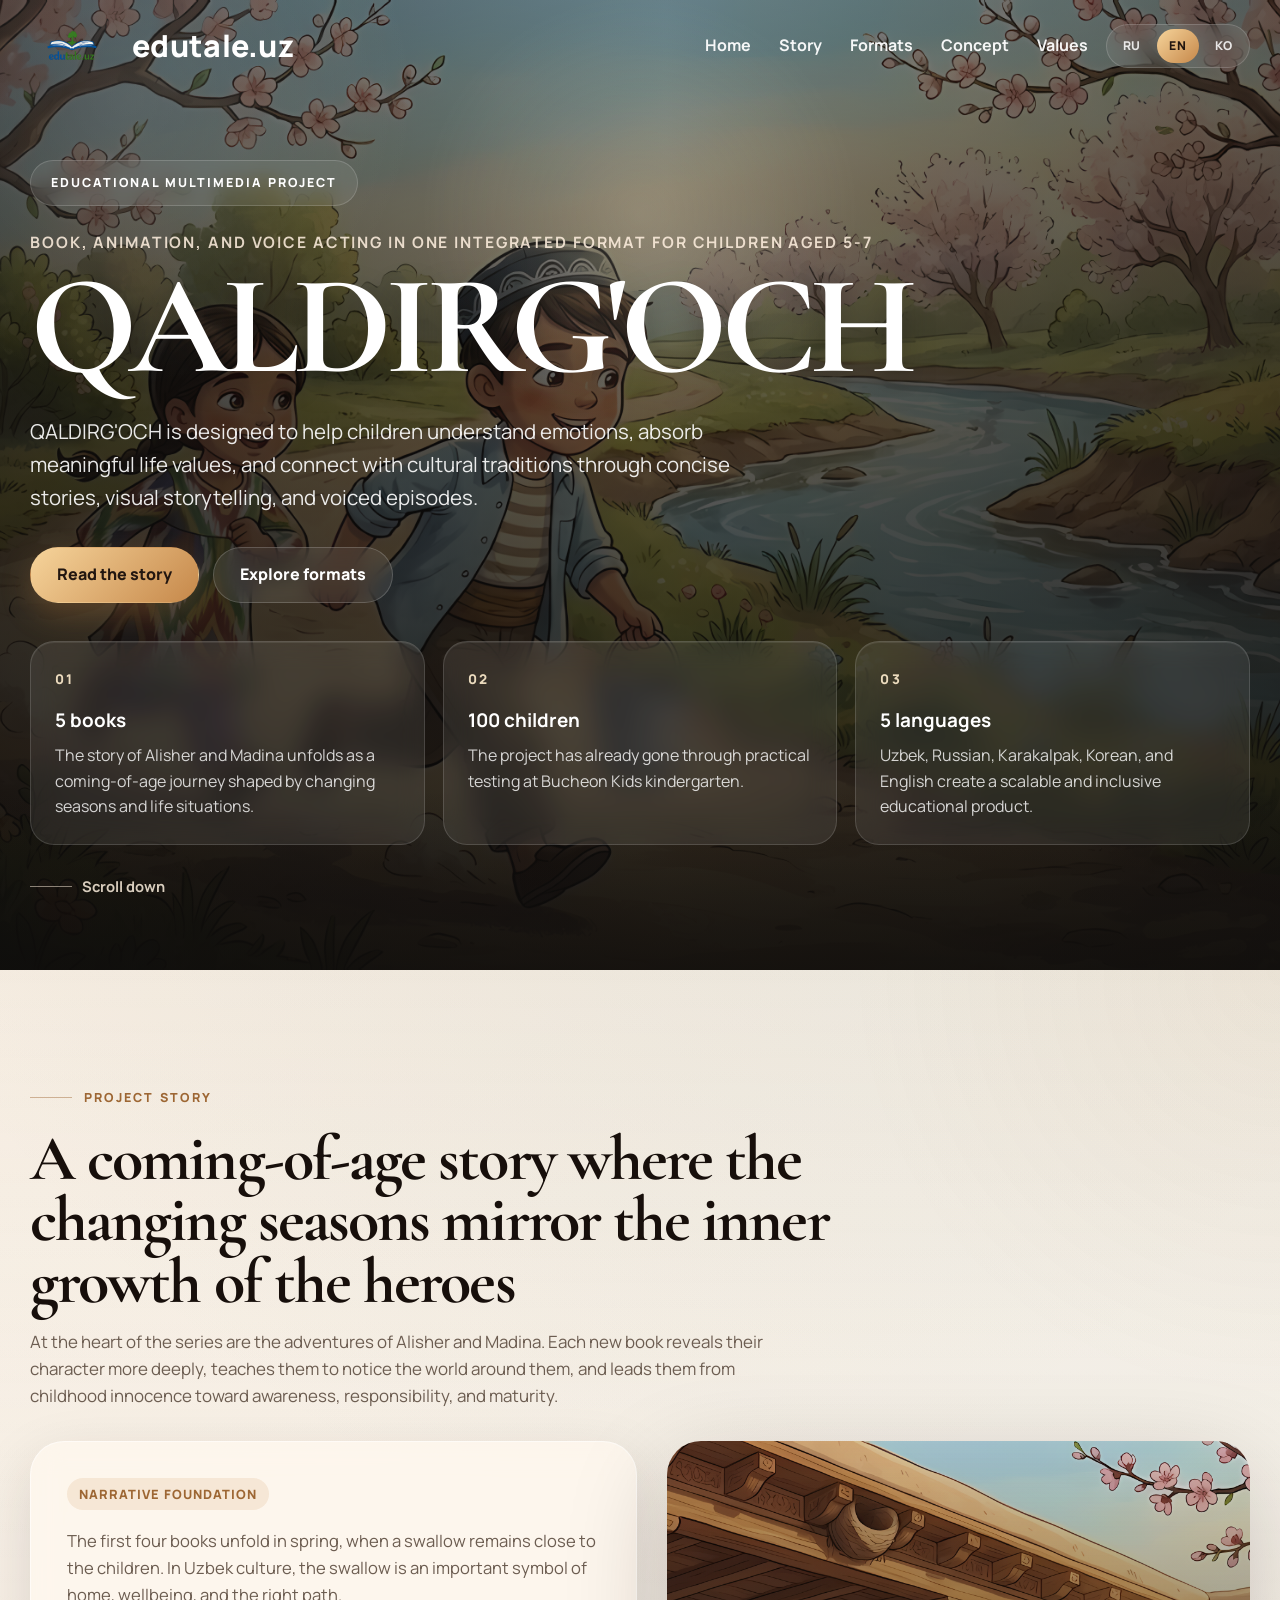
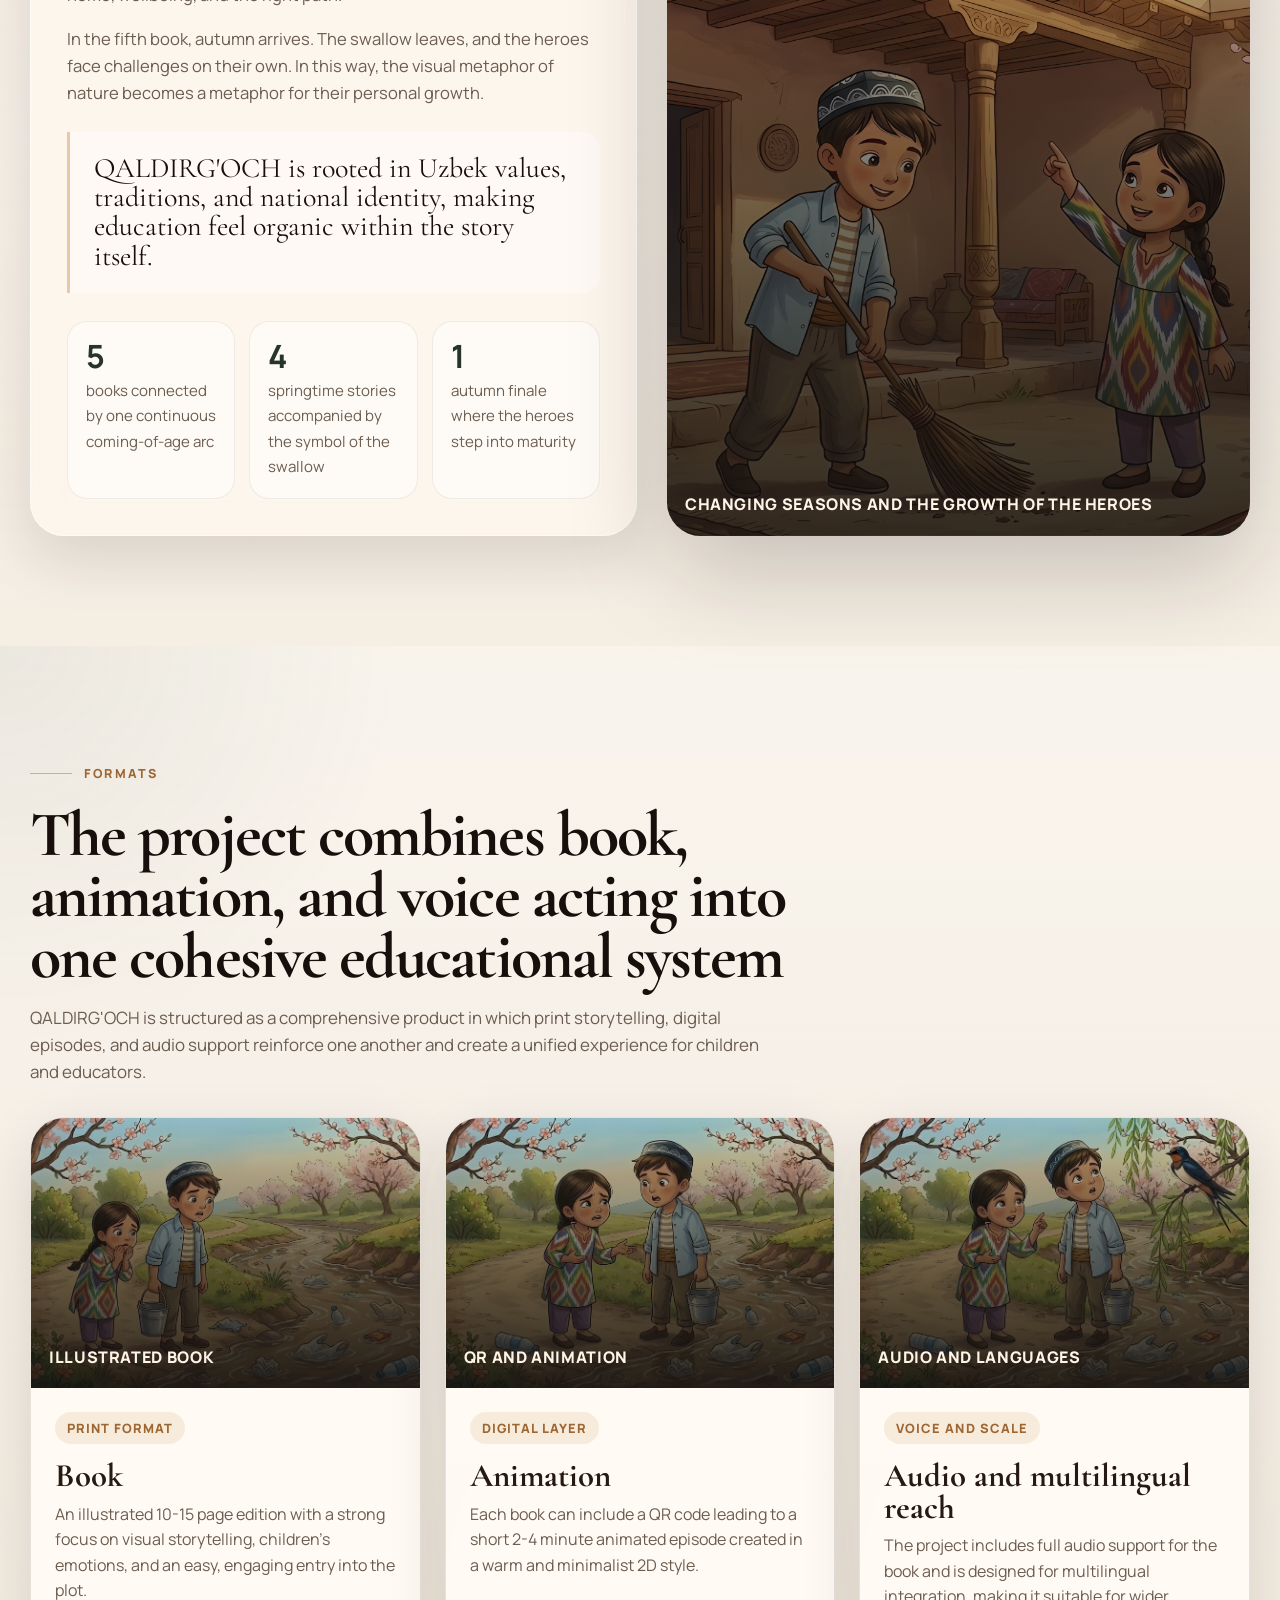
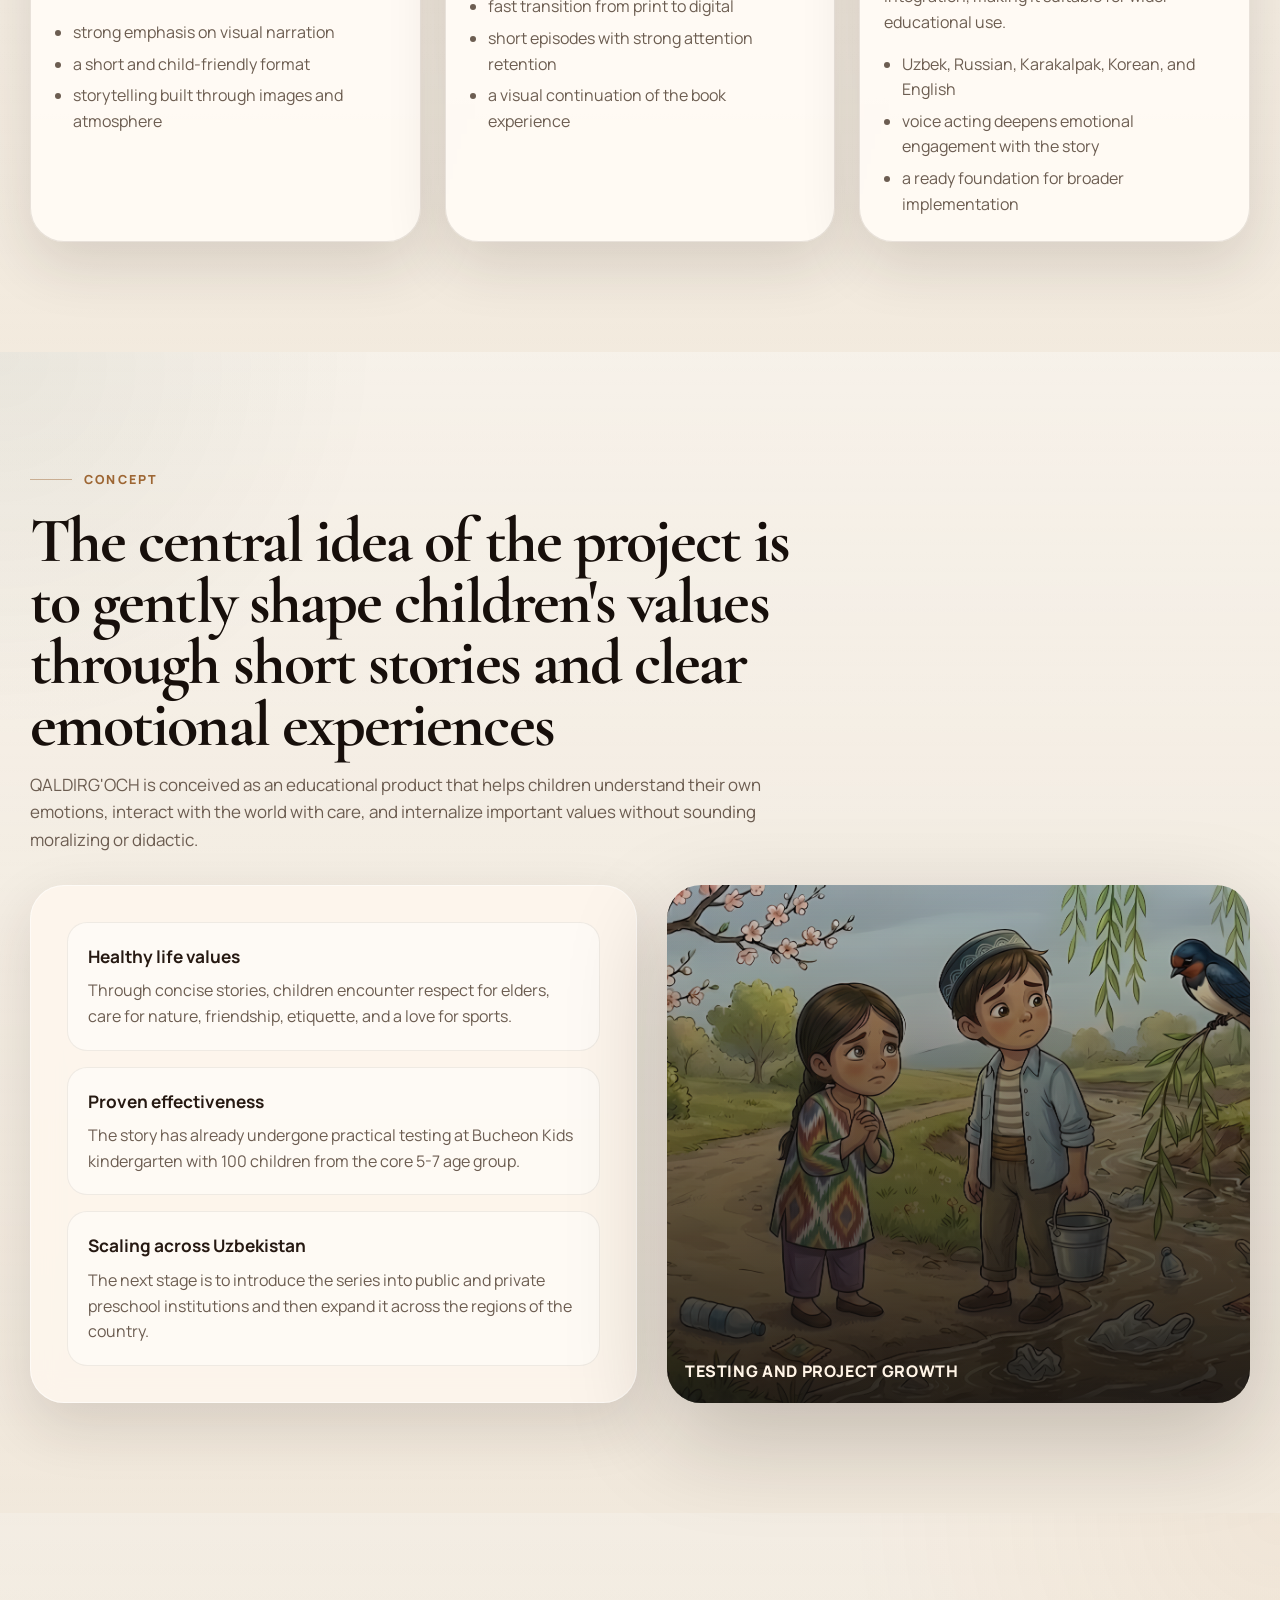
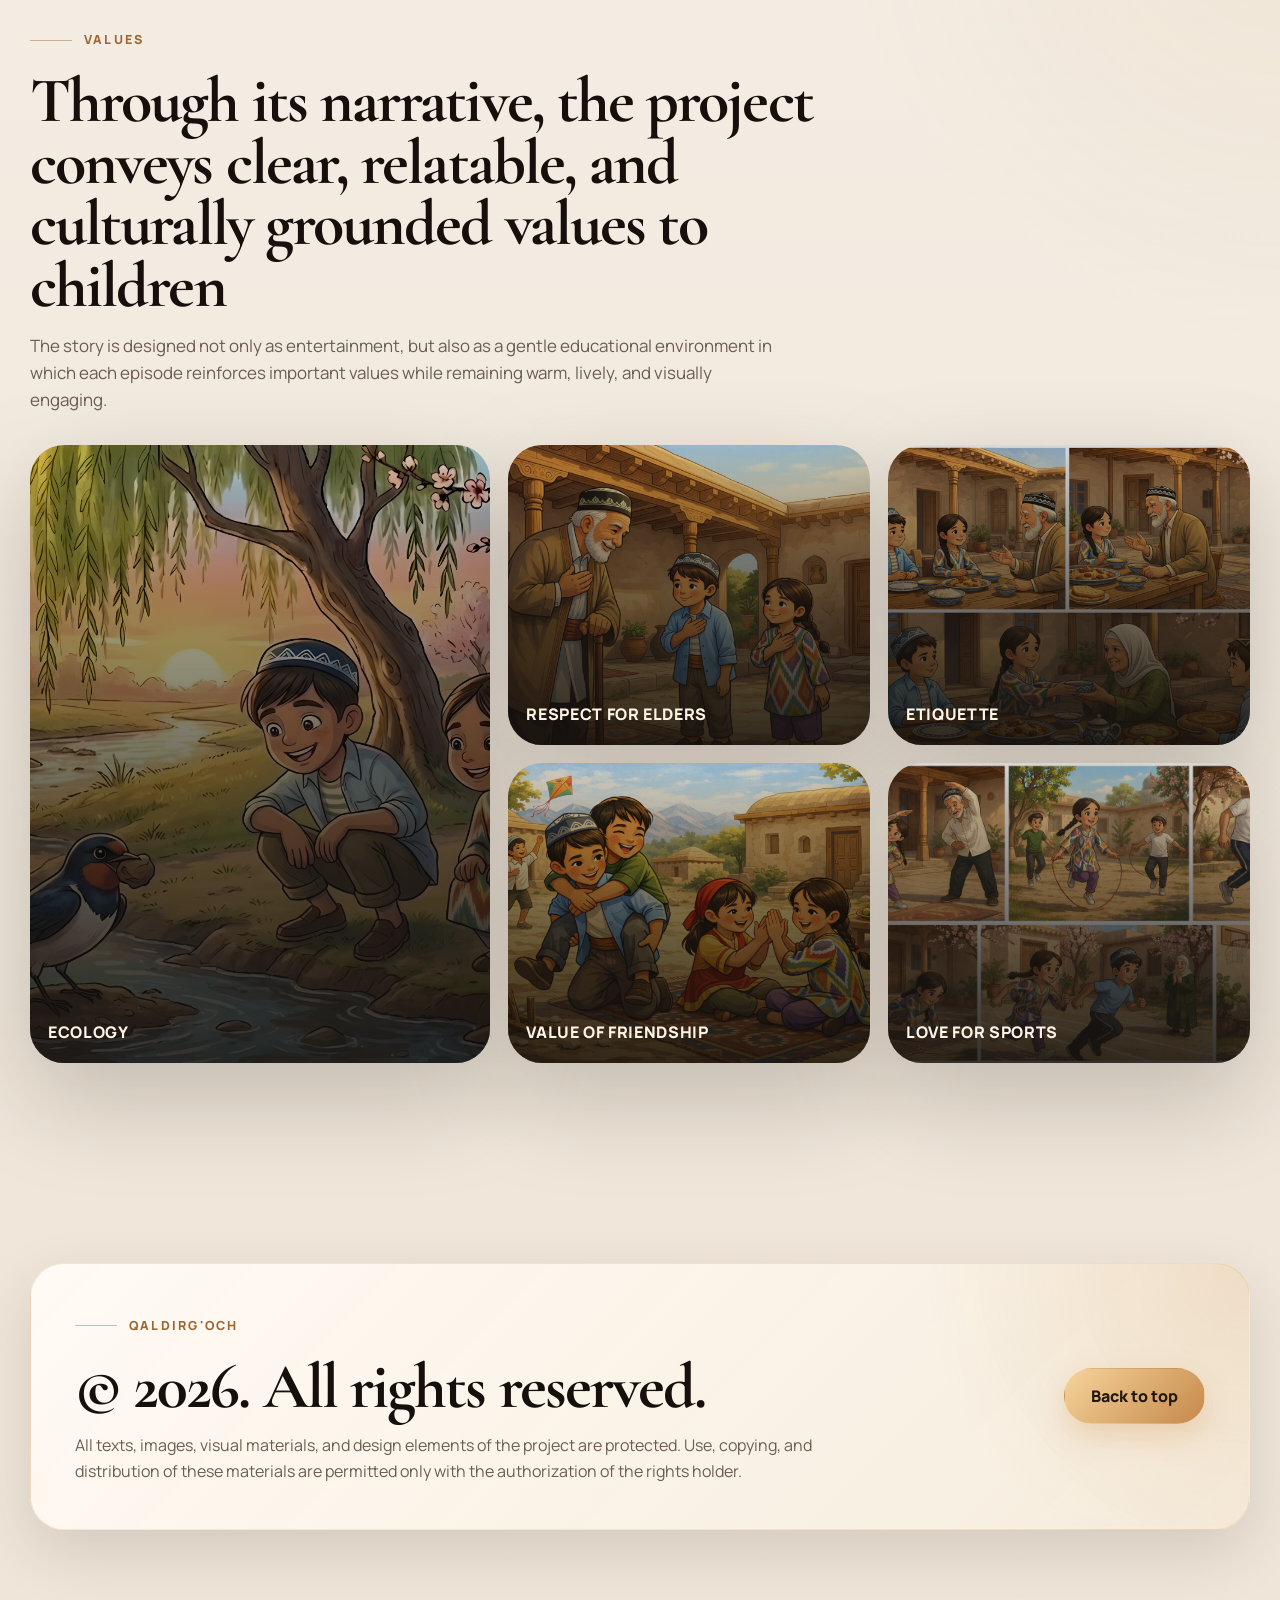
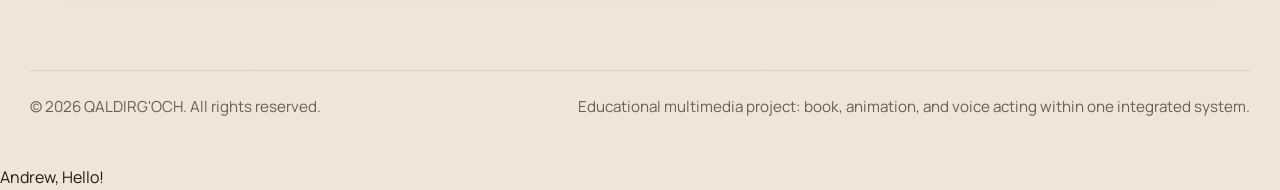
==== commit 20dd9f9b: "Test" ====
--- a/index.html
+++ b/index.html
@@ -283,3 +283,4 @@
   <script src="assets/js/main.js"></script>
 </body>
 </html>
+Andrew, Hello!
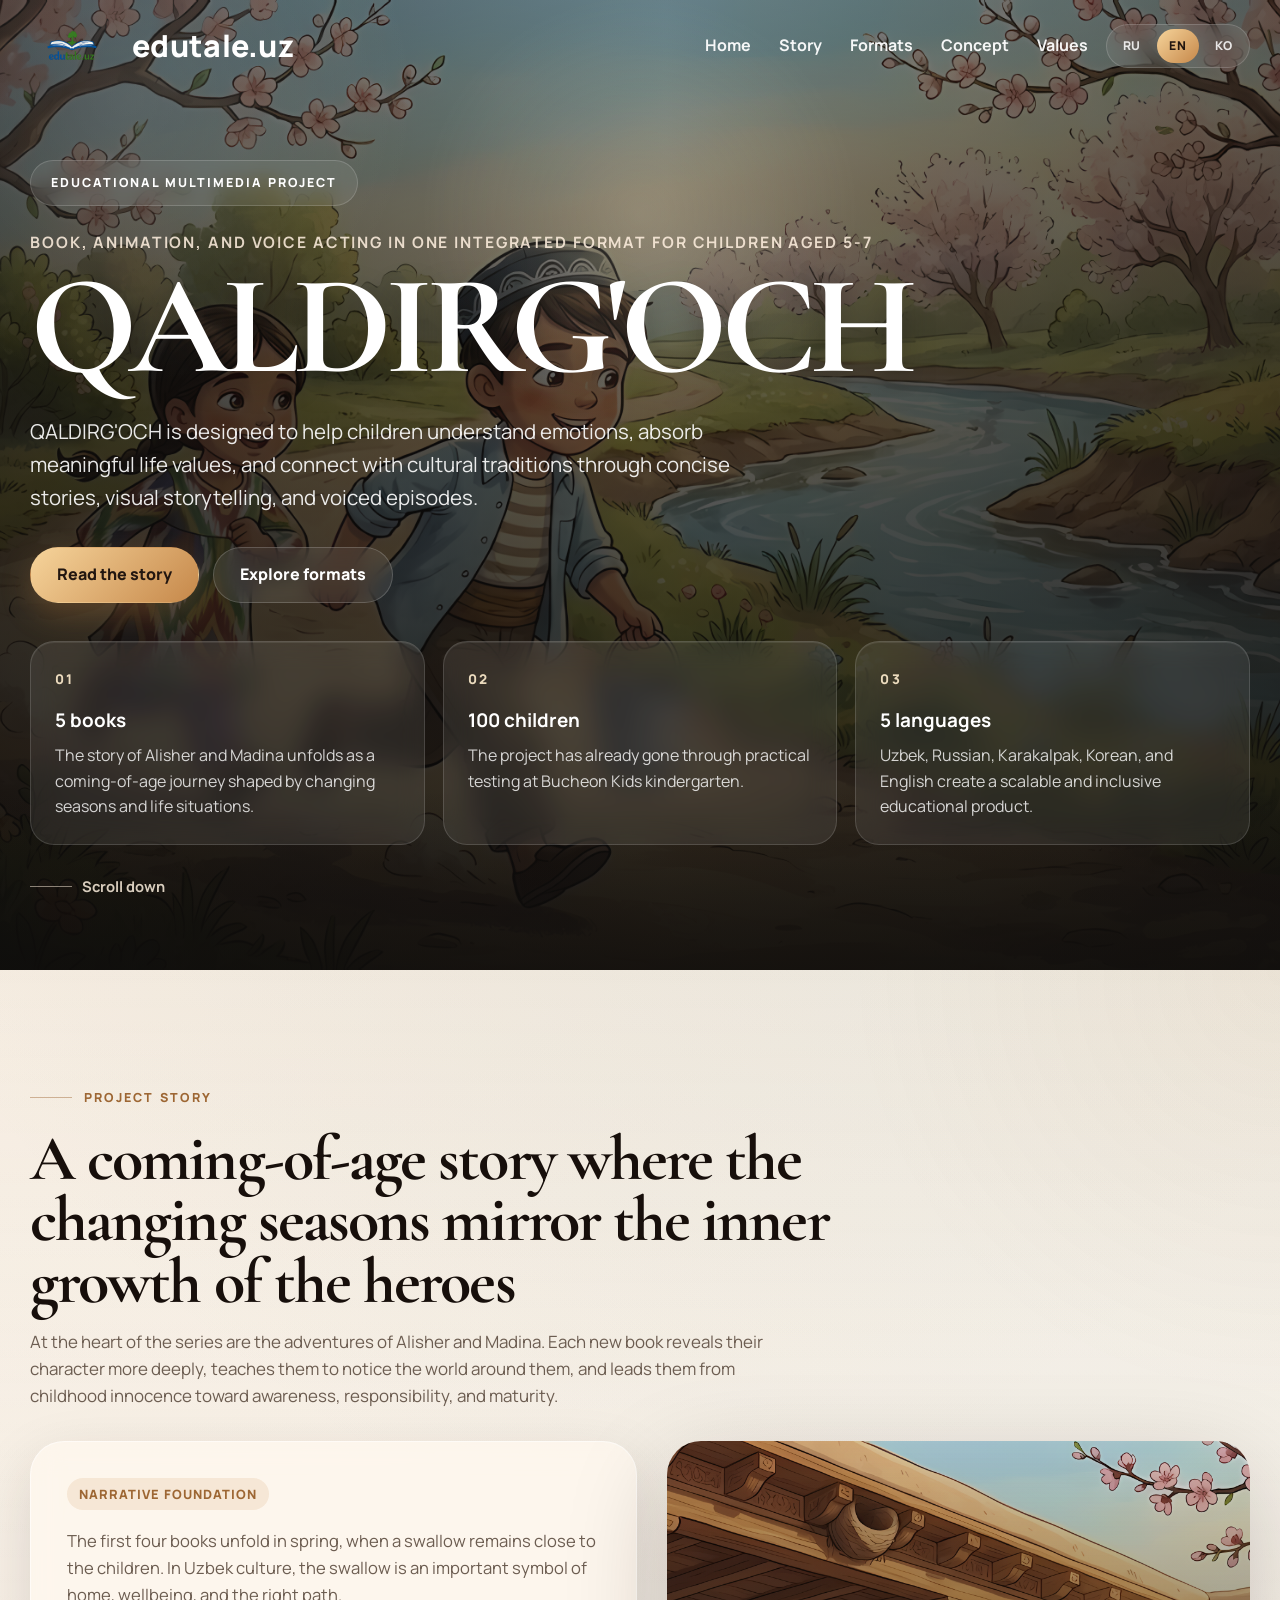
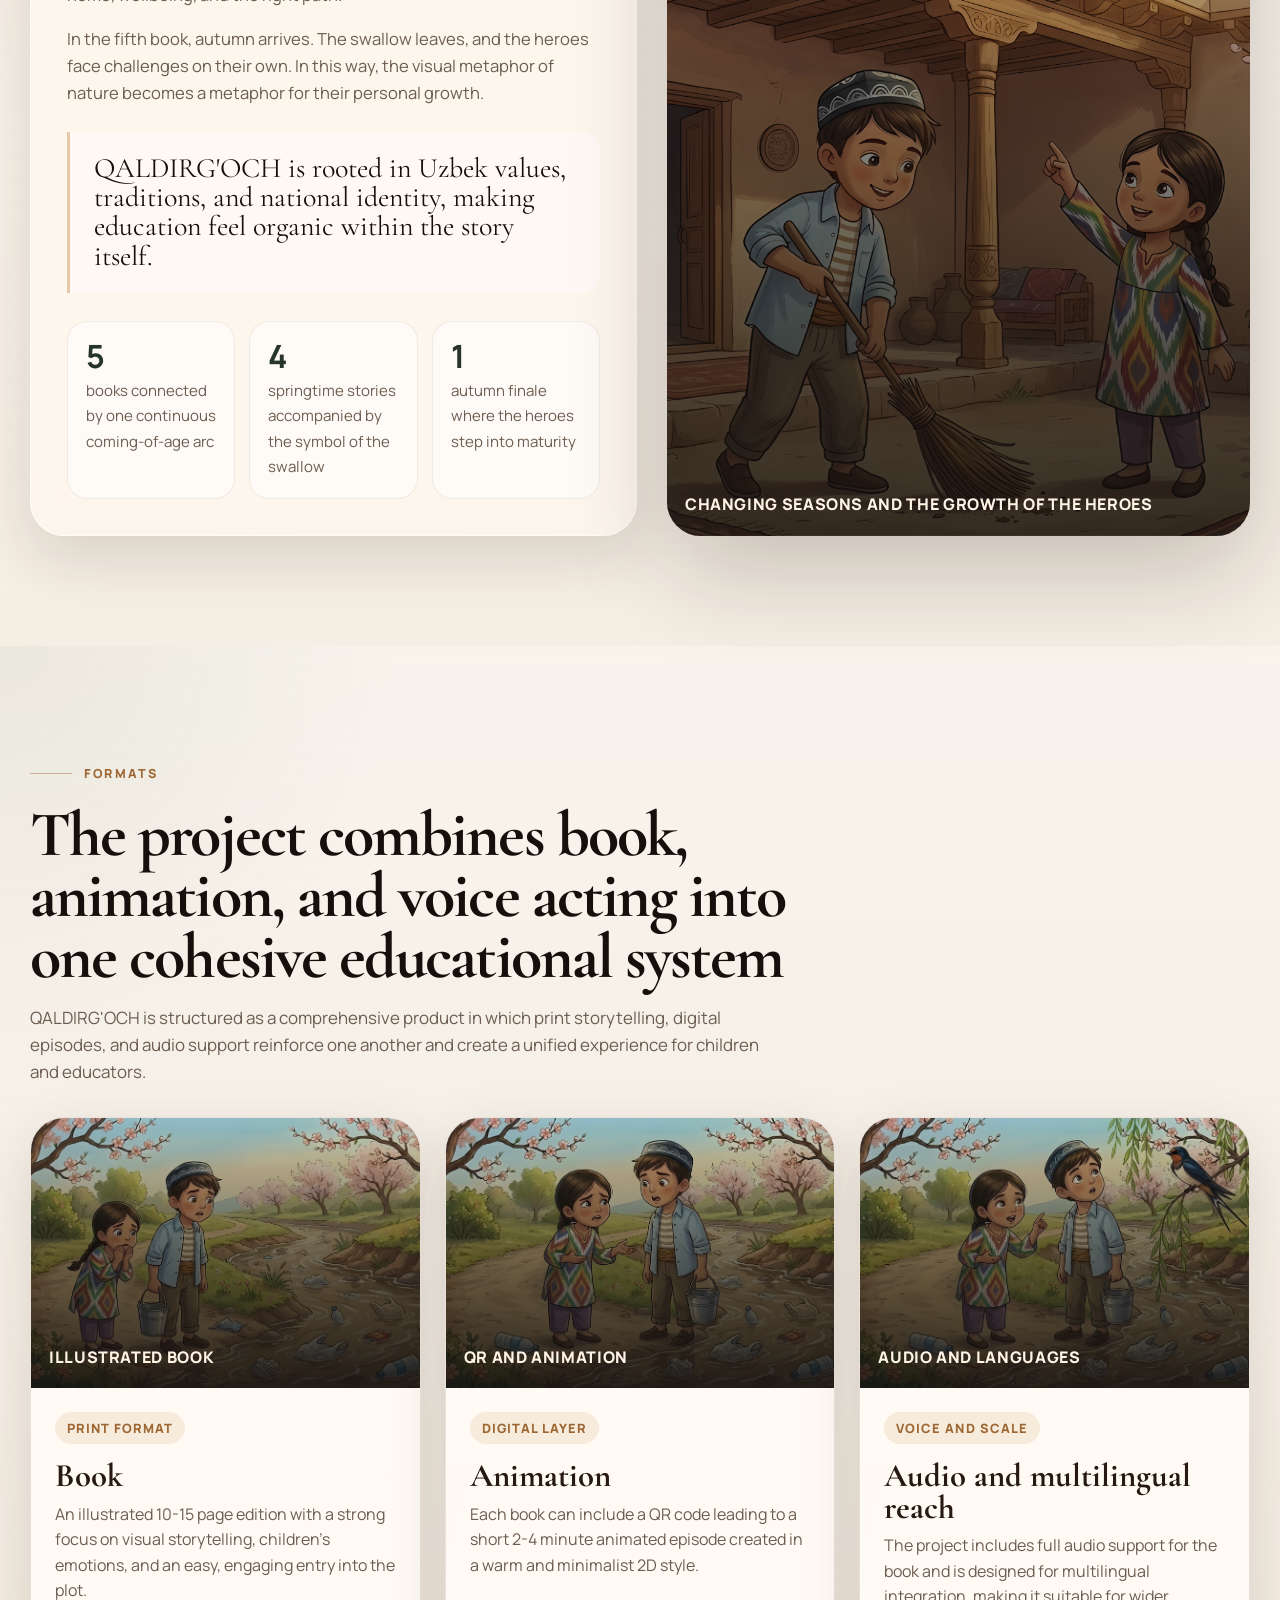
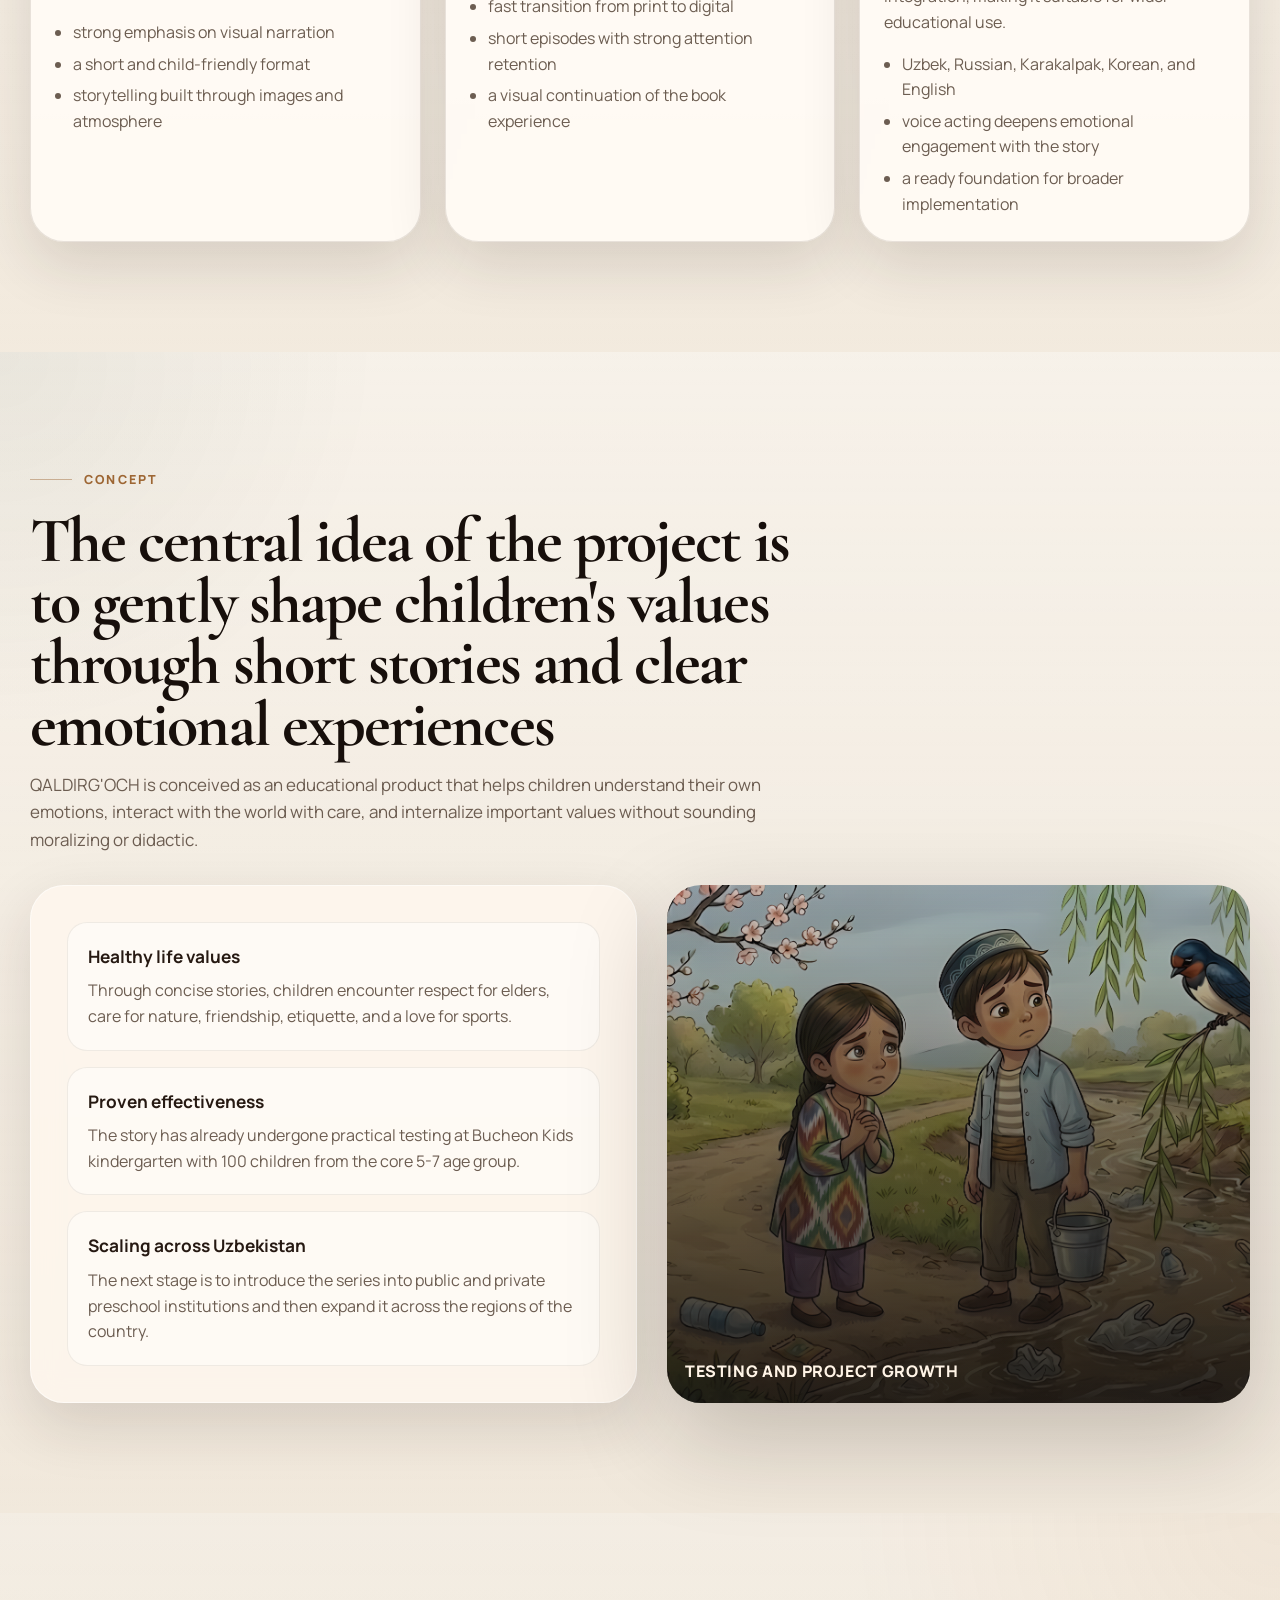
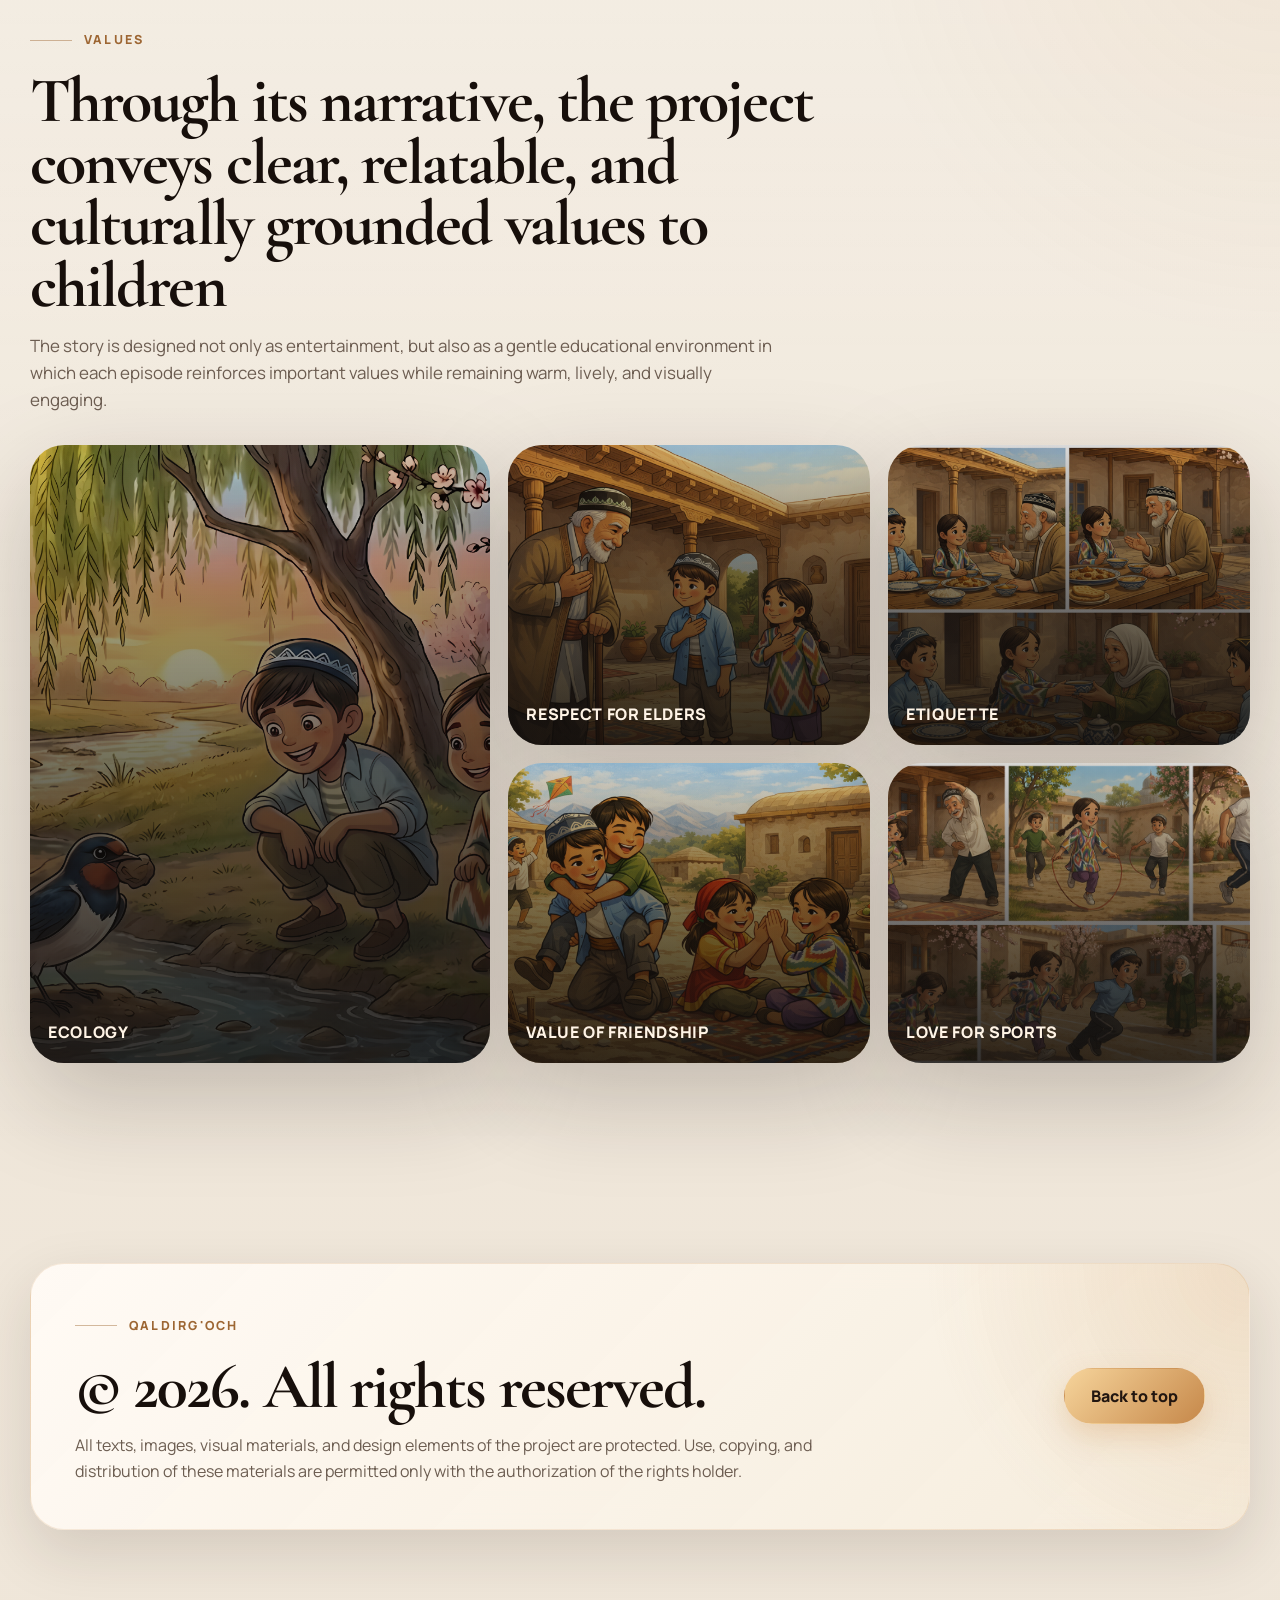
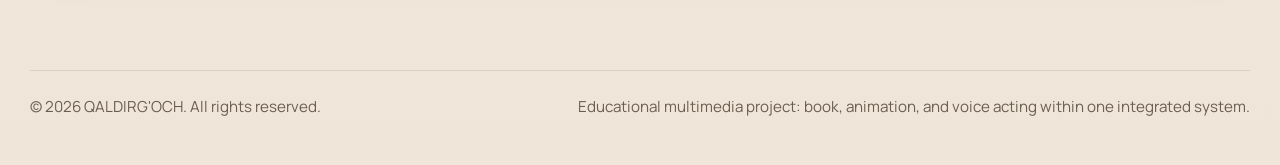
==== commit fba54d55: "test_2" ====
--- a/index.html
+++ b/index.html
@@ -282,5 +282,4 @@
   <script src="assets/js/translations.js"></script>
   <script src="assets/js/main.js"></script>
 </body>
-</html>
-Andrew, Hello!+</html>
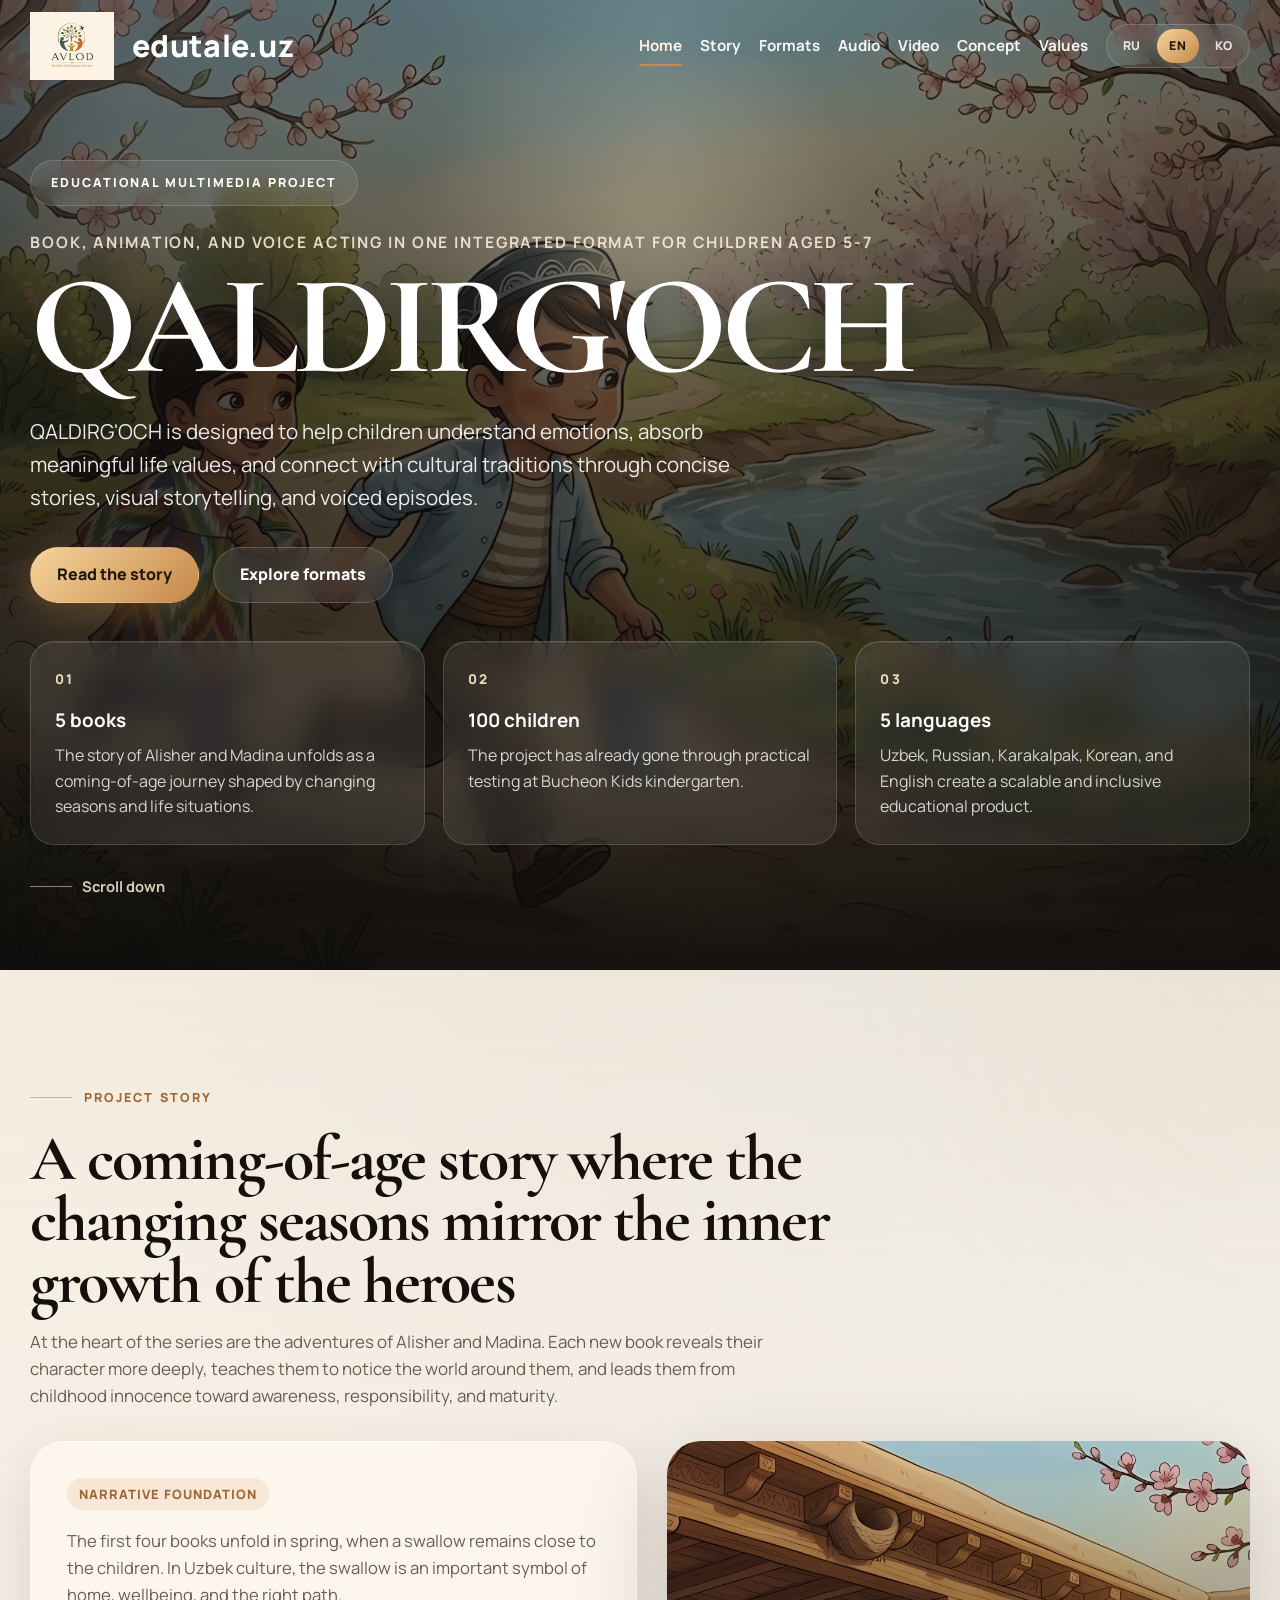
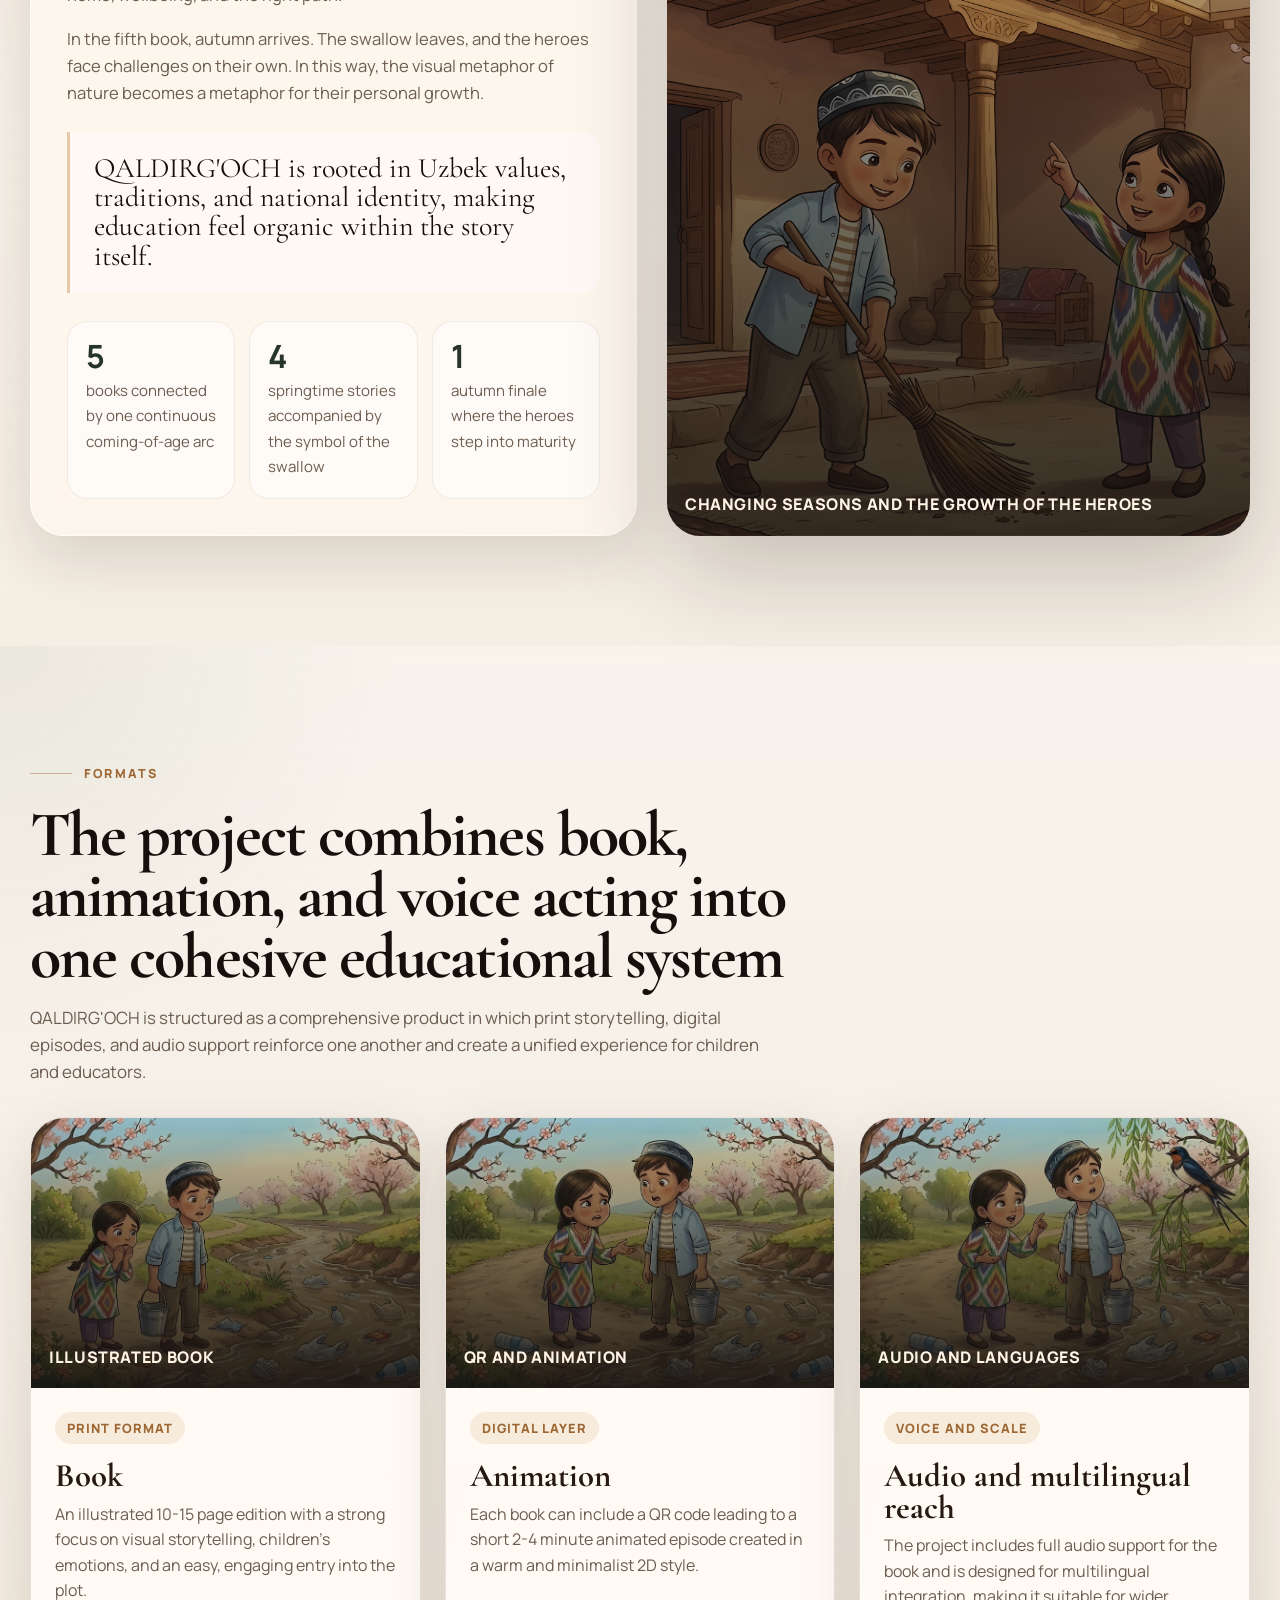
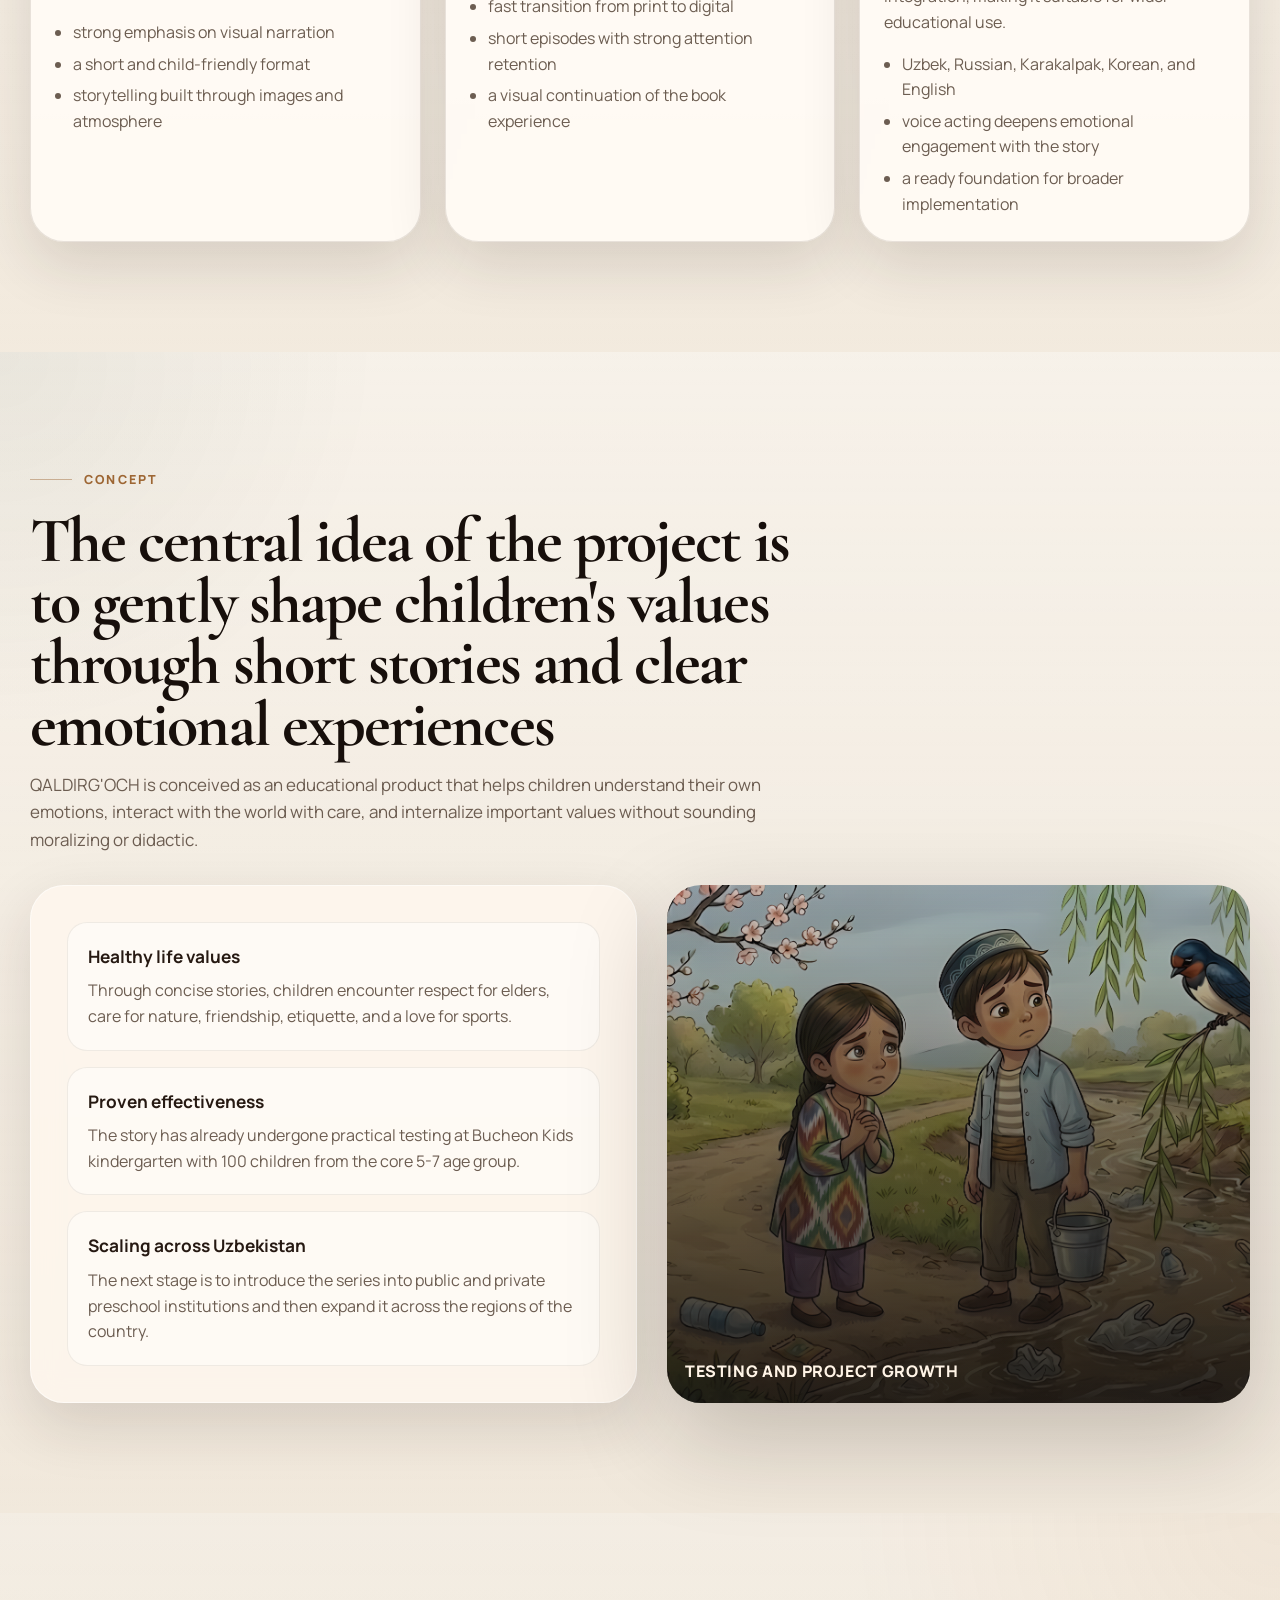
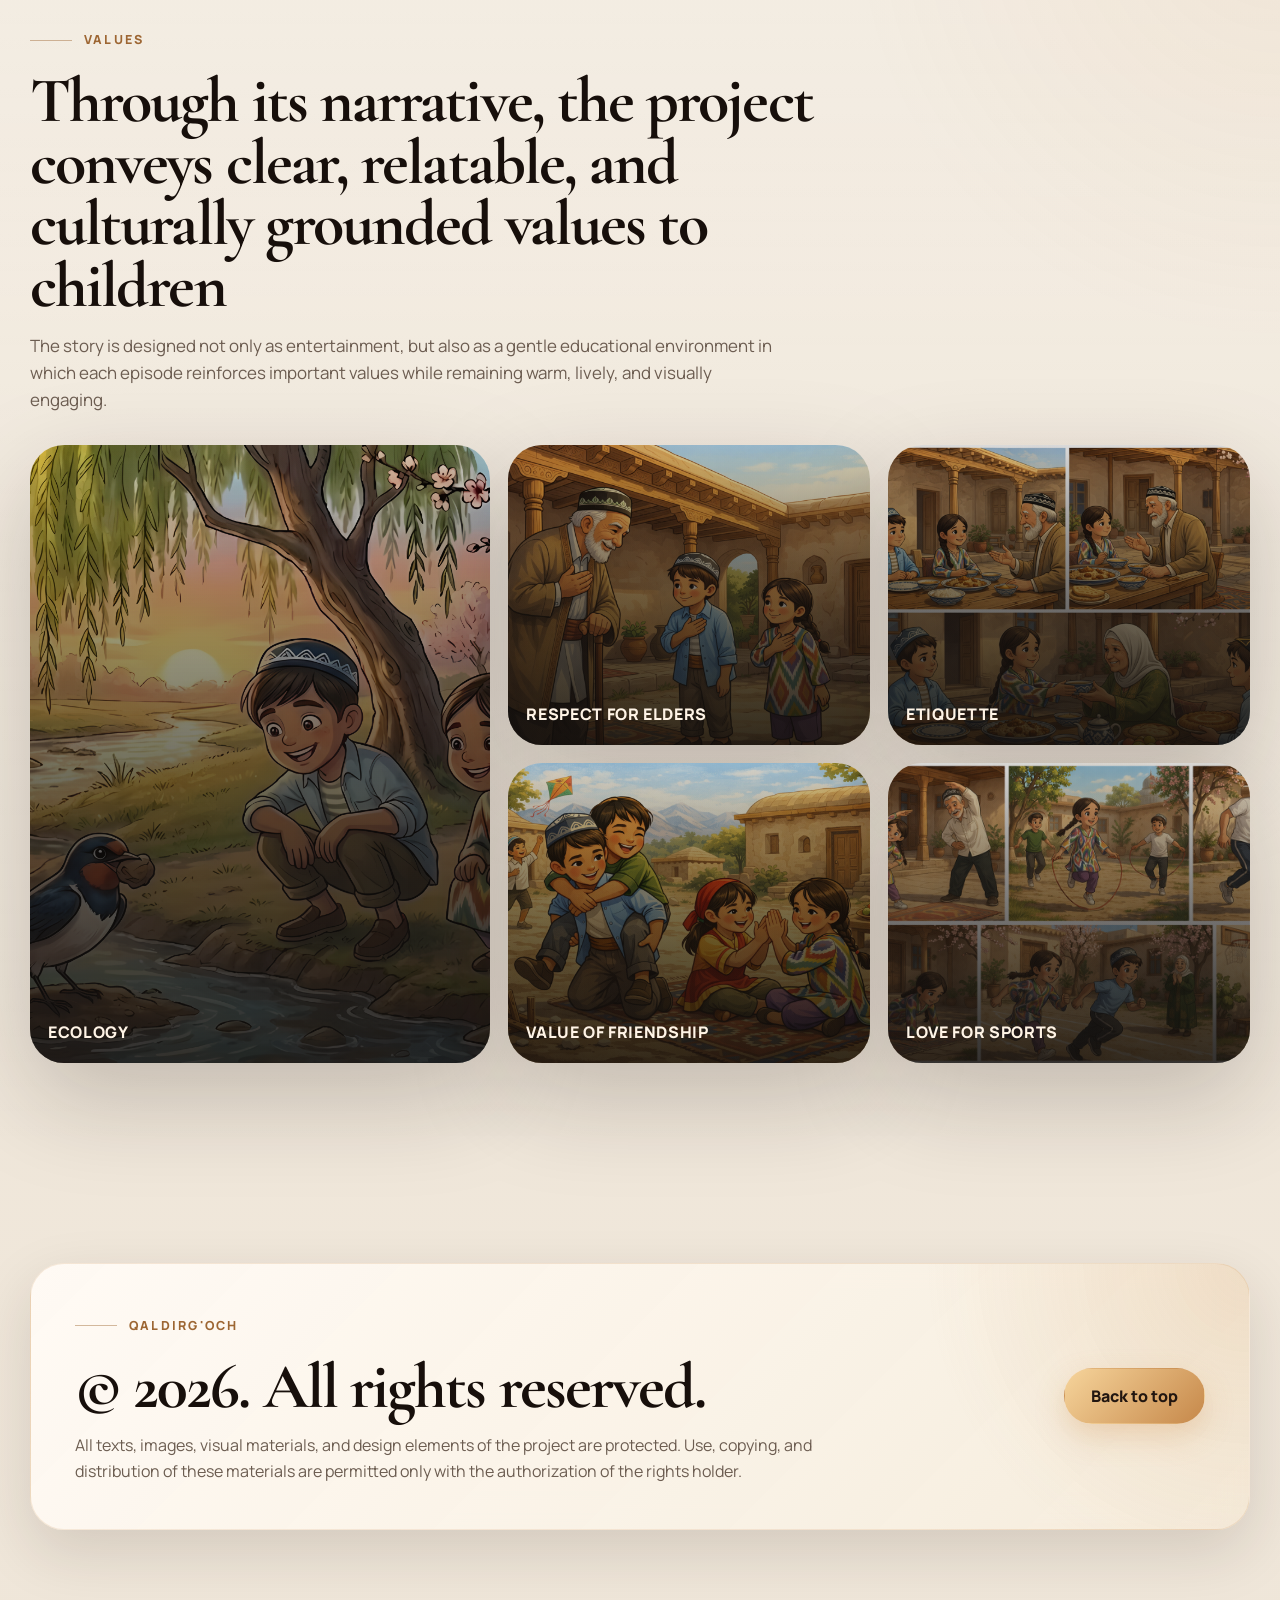
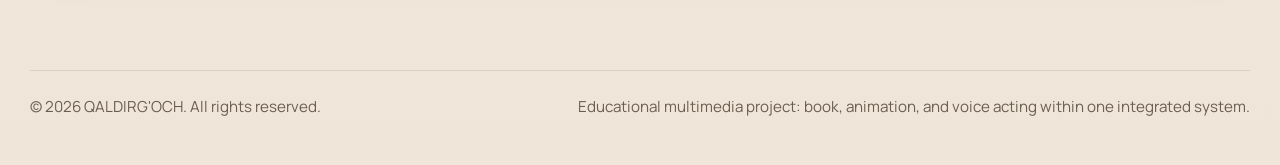
==== commit b718dd32: "Add media demo pages and Avlod branding" ====
--- a/index.html
+++ b/index.html
@@ -5,25 +5,29 @@
   <meta name="viewport" content="width=device-width, initial-scale=1.0" />
   <meta id="pageDescription" name="description" content="QALDIRG'OCH — образовательный мультимедийный проект: книга, анимация и озвучка для детей 5–7 лет." />
   <title>QALDIRG'OCH — Лендинг проекта</title>
+  <link rel="icon" type="image/png" href="assets/images/Logo_avlod.png" />
+  <link rel="apple-touch-icon" href="assets/images/Logo_avlod.png" />
   <link rel="stylesheet" href="assets/css/styles.css" />
 </head>
-<body>
+<body data-page="home">
   <header class="site-header" id="siteHeader">
     <div class="header-inner">
-      <a class="brand" href="#home" data-i18n-aria-label="aria.home" aria-label="На главную">
+      <a class="brand" href="index.html#home" data-i18n-aria-label="aria.home" aria-label="На главную">
         <span class="brand-mark">
-          <img src="assets/images/logo.png" alt="" />
+          <img src="assets/images/Logo_avlod.png" alt="" />
         </span>
         <span class="brand-name" id="brandName">edutale.uz</span>
       </a>
 
       <div class="header-controls">
         <nav class="nav" id="mainNav">
-          <a href="#home" data-i18n="nav.home">Главная</a>
-          <a href="#about" data-i18n="nav.about">История</a>
-          <a href="#project" data-i18n="nav.project">Форматы</a>
-          <a href="#goal" data-i18n="nav.goal">Идея</a>
-          <a href="#gallery" data-i18n="nav.gallery">Ценности</a>
+          <a href="index.html#home" data-nav-page="home" data-i18n="nav.home">Главная</a>
+          <a href="index.html#about" data-i18n="nav.about">История</a>
+          <a href="index.html#project" data-i18n="nav.project">Форматы</a>
+          <a href="audio.html" data-nav-page="audio" data-i18n="nav.audio">Аудио</a>
+          <a href="video.html" data-nav-page="video" data-i18n="nav.video">Видео</a>
+          <a href="index.html#goal" data-i18n="nav.goal">Идея</a>
+          <a href="index.html#gallery" data-i18n="nav.gallery">Ценности</a>
         </nav>
 
         <div class="lang-switcher" data-i18n-aria-label="aria.languageSwitcher" aria-label="Переключение языка">
@@ -282,4 +286,4 @@
   <script src="assets/js/translations.js"></script>
   <script src="assets/js/main.js"></script>
 </body>
-</html>+</html>
--- a/assets/css/styles.css
+++ b/assets/css/styles.css
@@ -196,8 +196,9 @@
 .nav {
   display: flex;
   align-items: center;
-  gap: 28px;
+  gap: 18px;
   color: rgba(255, 255, 255, 0.94);
+  font-size: 0.95rem;
   font-weight: 700;
 }
 
@@ -219,8 +220,13 @@
 }
 
 .nav a:hover::after,
-.nav a:focus-visible::after {
+.nav a:focus-visible::after,
+.nav a.is-active::after {
   width: 100%;
+}
+
+.nav a.is-active {
+  color: #fff4e6;
 }
 
 .lang-switcher {
@@ -469,10 +475,17 @@
 }
 
 .section-media,
+.section-release,
 .section-goal {
   background:
     radial-gradient(circle at left top, rgba(76, 95, 73, 0.08), transparent 22%),
     linear-gradient(180deg, rgba(255, 255, 255, 0.34), rgba(255, 255, 255, 0));
+}
+
+.section-video {
+  background:
+    radial-gradient(circle at right top, rgba(200, 140, 74, 0.1), transparent 24%),
+    linear-gradient(180deg, rgba(255, 255, 255, 0.18), transparent);
 }
 
 .about-grid,
@@ -652,6 +665,427 @@
   margin-top: 6px;
 }
 
+.release-layout {
+  display: grid;
+  grid-template-columns: 0.78fr 1.22fr;
+  gap: 34px;
+  align-items: center;
+}
+
+.section-video .release-layout {
+  grid-template-columns: 1.22fr 0.78fr;
+}
+
+.section-video .release-heading {
+  order: 2;
+}
+
+.section-video .coming-card {
+  order: 1;
+}
+
+.release-heading {
+  margin-bottom: 0;
+}
+
+.coming-card {
+  --image-overlay:
+    linear-gradient(180deg, rgba(18, 15, 13, 0.08) 0%, rgba(18, 15, 13, 0.36) 45%, rgba(18, 15, 13, 0.82) 100%),
+    linear-gradient(90deg, rgba(18, 15, 13, 0.7) 0%, rgba(18, 15, 13, 0.22) 58%, rgba(18, 15, 13, 0.46) 100%);
+  position: relative;
+  min-height: 520px;
+  display: flex;
+  align-items: flex-end;
+  overflow: hidden;
+  padding: 36px;
+  border-radius: var(--radius-xl);
+  color: #fff;
+  background:
+    var(--image-overlay),
+    var(--placeholder-gradient);
+  background-size: cover;
+  background-position: center;
+  background-repeat: no-repeat;
+  box-shadow: var(--shadow-strong);
+  transition: transform 0.24s ease, box-shadow 0.24s ease;
+}
+
+.coming-card::before {
+  content: "";
+  position: absolute;
+  inset: 0;
+  pointer-events: none;
+  background:
+    linear-gradient(135deg, rgba(246, 212, 155, 0.18), transparent 36%),
+    linear-gradient(0deg, rgba(0, 0, 0, 0.14), rgba(0, 0, 0, 0));
+}
+
+.coming-card:hover {
+  transform: translateY(-4px);
+  box-shadow: 0 38px 110px rgba(28, 20, 14, 0.28);
+}
+
+.coming-content {
+  position: relative;
+  z-index: 1;
+  max-width: 600px;
+}
+
+.coming-card .media-tag {
+  color: #fff4e6;
+  background: rgba(255, 255, 255, 0.14);
+  border: 1px solid rgba(255, 255, 255, 0.18);
+}
+
+.coming-card h2 {
+  margin: 18px 0 12px;
+  color: #fff;
+  font-family: "Cormorant Garamond", Georgia, serif;
+  font-size: clamp(4.4rem, 12vw, 9.5rem);
+  font-weight: 700;
+  line-height: 0.86;
+  letter-spacing: 0;
+  text-shadow: 0 14px 36px rgba(0, 0, 0, 0.34);
+}
+
+.coming-card p {
+  margin: 0;
+  max-width: 520px;
+  color: rgba(255, 246, 232, 0.9);
+  font-size: 1.08rem;
+  font-weight: 700;
+}
+
+.demo-page {
+  background:
+    radial-gradient(circle at 8% 18%, rgba(200, 140, 74, 0.18), transparent 28%),
+    radial-gradient(circle at 88% 12%, rgba(65, 83, 68, 0.14), transparent 24%),
+    linear-gradient(180deg, var(--bg-soft), var(--bg));
+}
+
+.demo-hero {
+  position: relative;
+  min-height: 82svh;
+  display: flex;
+  align-items: flex-end;
+  overflow: hidden;
+  padding: 160px 0 96px;
+  color: #fff;
+  background:
+    var(--hero-overlay),
+    var(--placeholder-gradient);
+  background-size: cover;
+  background-position: center;
+  background-repeat: no-repeat;
+}
+
+.demo-hero::before {
+  content: "";
+  position: absolute;
+  inset: 0;
+  pointer-events: none;
+  background:
+    linear-gradient(180deg, rgba(255, 255, 255, 0.04), rgba(0, 0, 0, 0.24)),
+    radial-gradient(circle at 30% 30%, rgba(255, 240, 214, 0.18), transparent 28%);
+}
+
+.demo-hero-grid {
+  position: relative;
+  z-index: 1;
+  display: grid;
+  grid-template-columns: minmax(0, 0.95fr) minmax(380px, 0.76fr);
+  gap: 36px;
+  align-items: end;
+}
+
+.demo-hero-copy {
+  max-width: 780px;
+}
+
+.demo-hero .section-title {
+  color: #fff;
+  text-shadow: 0 14px 38px rgba(0, 0, 0, 0.32);
+}
+
+.demo-hero .section-text {
+  color: rgba(255, 246, 232, 0.88);
+}
+
+.back-link {
+  display: inline-flex;
+  align-items: center;
+  gap: 10px;
+  margin-bottom: 26px;
+  color: rgba(255, 246, 232, 0.88);
+  font-size: 0.92rem;
+  font-weight: 800;
+}
+
+.back-link::before {
+  content: "";
+  width: 34px;
+  height: 1px;
+  background: currentColor;
+  opacity: 0.62;
+}
+
+.page-coming-card {
+  min-height: 430px;
+}
+
+.demo-workspace {
+  background:
+    radial-gradient(circle at right top, rgba(200, 140, 74, 0.08), transparent 24%),
+    linear-gradient(180deg, rgba(255, 255, 255, 0.32), transparent);
+}
+
+.demo-shell {
+  display: grid;
+  grid-template-columns: minmax(0, 1.12fr) minmax(320px, 0.78fr);
+  gap: 24px;
+  align-items: stretch;
+}
+
+.demo-player,
+.video-preview,
+.demo-list {
+  border-radius: var(--radius-xl);
+  box-shadow: var(--shadow);
+}
+
+.demo-player,
+.demo-list {
+  background: var(--surface-strong);
+  border: 1px solid var(--line);
+}
+
+.demo-player {
+  min-height: 460px;
+  display: flex;
+  flex-direction: column;
+  justify-content: space-between;
+  padding: 34px;
+}
+
+.demo-status-row,
+.demo-list-heading {
+  display: flex;
+  align-items: center;
+  justify-content: space-between;
+  gap: 16px;
+}
+
+.demo-state,
+.coming-badge,
+.demo-list-heading span {
+  display: inline-flex;
+  align-items: center;
+  min-height: 30px;
+  padding: 0 11px;
+  border-radius: 999px;
+  font-size: 0.76rem;
+  font-weight: 800;
+  letter-spacing: 0.08em;
+  text-transform: uppercase;
+}
+
+.demo-state {
+  color: var(--accent-strong);
+  background: rgba(200, 140, 74, 0.14);
+}
+
+.coming-badge {
+  color: #fff4e6;
+  background: var(--forest);
+}
+
+.demo-now span {
+  display: block;
+  margin-bottom: 12px;
+  color: var(--text-soft);
+  font-size: 0.9rem;
+  font-weight: 800;
+  letter-spacing: 0.08em;
+  text-transform: uppercase;
+}
+
+.demo-now strong,
+.video-preview-content strong {
+  display: block;
+  color: var(--text-strong);
+  font-family: "Cormorant Garamond", Georgia, serif;
+  font-size: clamp(2.8rem, 7vw, 5.6rem);
+  line-height: 0.9;
+  letter-spacing: 0;
+}
+
+.demo-now p,
+.video-preview-content p {
+  margin: 16px 0 0;
+  color: var(--text-soft);
+  font-weight: 700;
+}
+
+.demo-progress {
+  width: 100%;
+  height: 9px;
+  overflow: hidden;
+  border-radius: 999px;
+  background: rgba(38, 53, 40, 0.12);
+}
+
+.demo-progress span {
+  display: block;
+  width: 36%;
+  height: 100%;
+  border-radius: inherit;
+  background: linear-gradient(135deg, #f6d49b, #c6884a);
+  transition: width 0.28s ease;
+}
+
+.demo-controls {
+  display: flex;
+  align-items: center;
+  gap: 14px;
+}
+
+.demo-icon-button {
+  width: 54px;
+  height: 54px;
+  display: inline-flex;
+  align-items: center;
+  justify-content: center;
+  border: 1px solid rgba(69, 49, 32, 0.12);
+  border-radius: 999px;
+  background: rgba(255, 255, 255, 0.72);
+  color: var(--forest);
+  font-size: 1.35rem;
+  font-weight: 900;
+  cursor: pointer;
+  transition: transform 0.22s ease, background 0.22s ease, box-shadow 0.22s ease;
+}
+
+.demo-icon-button:hover {
+  transform: translateY(-2px);
+  background: #fff;
+  box-shadow: 0 12px 28px rgba(38, 27, 18, 0.14);
+}
+
+.demo-icon-button-primary {
+  width: 72px;
+  height: 72px;
+  background: linear-gradient(135deg, #f6d49b, #c6884a);
+  color: #21150f;
+  box-shadow: 0 18px 36px rgba(200, 140, 74, 0.28);
+}
+
+.demo-list {
+  padding: 24px;
+}
+
+.demo-list-heading {
+  margin-bottom: 18px;
+}
+
+.demo-list-heading strong {
+  font-size: 1.04rem;
+}
+
+.demo-list-heading span {
+  color: var(--text-soft);
+  background: rgba(38, 53, 40, 0.08);
+}
+
+.demo-option {
+  width: 100%;
+  min-height: 88px;
+  display: grid;
+  gap: 5px;
+  padding: 18px;
+  border: 1px solid rgba(69, 49, 32, 0.1);
+  border-radius: 18px;
+  background: rgba(255, 255, 255, 0.48);
+  color: var(--text);
+  text-align: left;
+  cursor: pointer;
+  transition: transform 0.22s ease, background 0.22s ease, border-color 0.22s ease;
+}
+
+.demo-option + .demo-option {
+  margin-top: 12px;
+}
+
+.demo-option:hover,
+.demo-option.is-active {
+  transform: translateY(-2px);
+  background: #fffaf3;
+  border-color: rgba(200, 140, 74, 0.32);
+}
+
+.demo-option span {
+  font-weight: 900;
+}
+
+.demo-option small {
+  color: var(--text-soft);
+  font-size: 0.88rem;
+  font-weight: 700;
+}
+
+.video-shell {
+  grid-template-columns: minmax(0, 1.18fr) minmax(320px, 0.72fr);
+}
+
+.video-preview {
+  --image-overlay:
+    linear-gradient(180deg, rgba(18, 15, 13, 0.12), rgba(18, 15, 13, 0.76)),
+    linear-gradient(90deg, rgba(18, 15, 13, 0.56), rgba(18, 15, 13, 0.12));
+  min-height: 520px;
+  display: flex;
+  align-items: flex-end;
+  overflow: hidden;
+  padding: 34px;
+  background:
+    var(--image-overlay),
+    var(--placeholder-gradient);
+  background-size: cover;
+  background-position: center;
+  background-repeat: no-repeat;
+}
+
+.video-preview-content {
+  width: min(100%, 720px);
+  color: #fff;
+}
+
+.video-preview-content .demo-status-row {
+  justify-content: flex-start;
+  margin-bottom: 24px;
+}
+
+.video-preview-content .demo-state {
+  color: #fff4e6;
+  background: rgba(255, 255, 255, 0.14);
+}
+
+.video-preview-content strong {
+  color: #fff;
+  text-shadow: 0 12px 32px rgba(0, 0, 0, 0.3);
+}
+
+.video-preview-content p {
+  color: rgba(255, 246, 232, 0.9);
+}
+
+.video-preview .demo-progress {
+  margin-top: 28px;
+  background: rgba(255, 255, 255, 0.24);
+}
+
+.video-play {
+  margin-bottom: 28px;
+}
+
 .goal-list {
   display: grid;
   gap: 16px;
@@ -748,6 +1182,9 @@
 html[lang="ko"] .section-title,
 html[lang="ko"] .cta h2,
 html[lang="ko"] .media-content h3,
+html[lang="ko"] .demo-now strong,
+html[lang="ko"] .video-preview-content strong,
+html[lang="ko"] .coming-card h2,
 html[lang="ko"] .story-quote {
   font-family: "Noto Sans KR", "Manrope", "Segoe UI", sans-serif;
   line-height: 1.18;
@@ -759,6 +1196,10 @@
 html[lang="ko"] .hero-lead,
 html[lang="ko"] .story-note,
 html[lang="ko"] .media-tag,
+html[lang="ko"] .coming-card .media-tag,
+html[lang="ko"] .demo-state,
+html[lang="ko"] .coming-badge,
+html[lang="ko"] .demo-list-heading span,
 html[lang="ko"] .about-image::after,
 html[lang="ko"] .media-image::after,
 html[lang="ko"] .gallery-item::after,
@@ -773,21 +1214,14 @@
 html[lang="ko"] .media-content p,
 html[lang="ko"] .goal-item p,
 html[lang="ko"] .cta p,
+html[lang="ko"] .coming-card p,
+html[lang="ko"] .demo-now p,
+html[lang="ko"] .video-preview-content p,
 html[lang="ko"] .media-list {
   line-height: 1.74;
 }
 
-@media (max-width: 980px) {
-  .brand-mark {
-    width: 72px;
-    height: 72px;
-    flex-basis: 72px;
-  }
-
-  .brand-name {
-    font-size: 1.45rem;
-  }
-
+@media (max-width: 1120px) {
   .header-controls {
     flex: 0 1 auto;
     gap: 12px;
@@ -816,24 +1250,92 @@
     padding: 10px 6px;
   }
 
-  .lang-button {
-    min-width: 38px;
-  }
-
   .menu-toggle {
     display: inline-flex;
     align-items: center;
     justify-content: center;
   }
+}
+
+@media (max-width: 980px) {
+  .brand-mark {
+    width: 72px;
+    height: 72px;
+    flex-basis: 72px;
+  }
+
+  .brand-name {
+    font-size: 1.45rem;
+  }
+
+  .header-controls {
+    flex: 0 1 auto;
+    gap: 12px;
+  }
+
+  .nav {
+    position: absolute;
+    top: calc(100% + 10px);
+    right: 16px;
+    left: 16px;
+    display: none;
+    flex-direction: column;
+    align-items: flex-start;
+    gap: 8px;
+    padding: 16px;
+    border-radius: 22px;
+    background: rgba(19, 17, 15, 0.92);
+    border: 1px solid rgba(255, 255, 255, 0.08);
+    backdrop-filter: blur(14px);
+  }
+
+  .nav.open { display: flex; }
+
+  .nav a {
+    width: 100%;
+    padding: 10px 6px;
+  }
+
+  .lang-button {
+    min-width: 38px;
+  }
+
+  .menu-toggle {
+    display: inline-flex;
+    align-items: center;
+    justify-content: center;
+  }
 
   .hero-meta,
   .about-grid,
   .goal-layout,
+  .demo-hero-grid,
+  .demo-shell,
+  .release-layout,
   .media-grid,
   .gallery-grid,
   .stats,
   .cta {
     grid-template-columns: 1fr;
+  }
+
+  .section-video .release-heading,
+  .section-video .coming-card {
+    order: initial;
+  }
+
+  .coming-card {
+    min-height: 430px;
+  }
+
+  .demo-hero {
+    min-height: auto;
+    padding: 146px 0 76px;
+  }
+
+  .demo-player,
+  .video-preview {
+    min-height: 430px;
   }
 
   .cta-actions {
@@ -952,8 +1454,39 @@
   .hero-meta-card,
   .about-copy,
   .goal-copy,
+  .demo-player,
+  .video-preview,
+  .demo-list,
+  .coming-card,
   .cta {
     padding: 24px;
+  }
+
+  .demo-hero {
+    padding: 150px 0 58px;
+  }
+
+  .coming-card {
+    min-height: 380px;
+  }
+
+  .coming-card h2 {
+    font-size: clamp(3.4rem, 19vw, 5.8rem);
+  }
+
+  .demo-now strong,
+  .video-preview-content strong {
+    font-size: clamp(2.3rem, 12vw, 4rem);
+  }
+
+  .demo-status-row,
+  .demo-list-heading {
+    align-items: flex-start;
+    flex-direction: column;
+  }
+
+  .demo-controls {
+    justify-content: center;
   }
 
   .story-quote {
